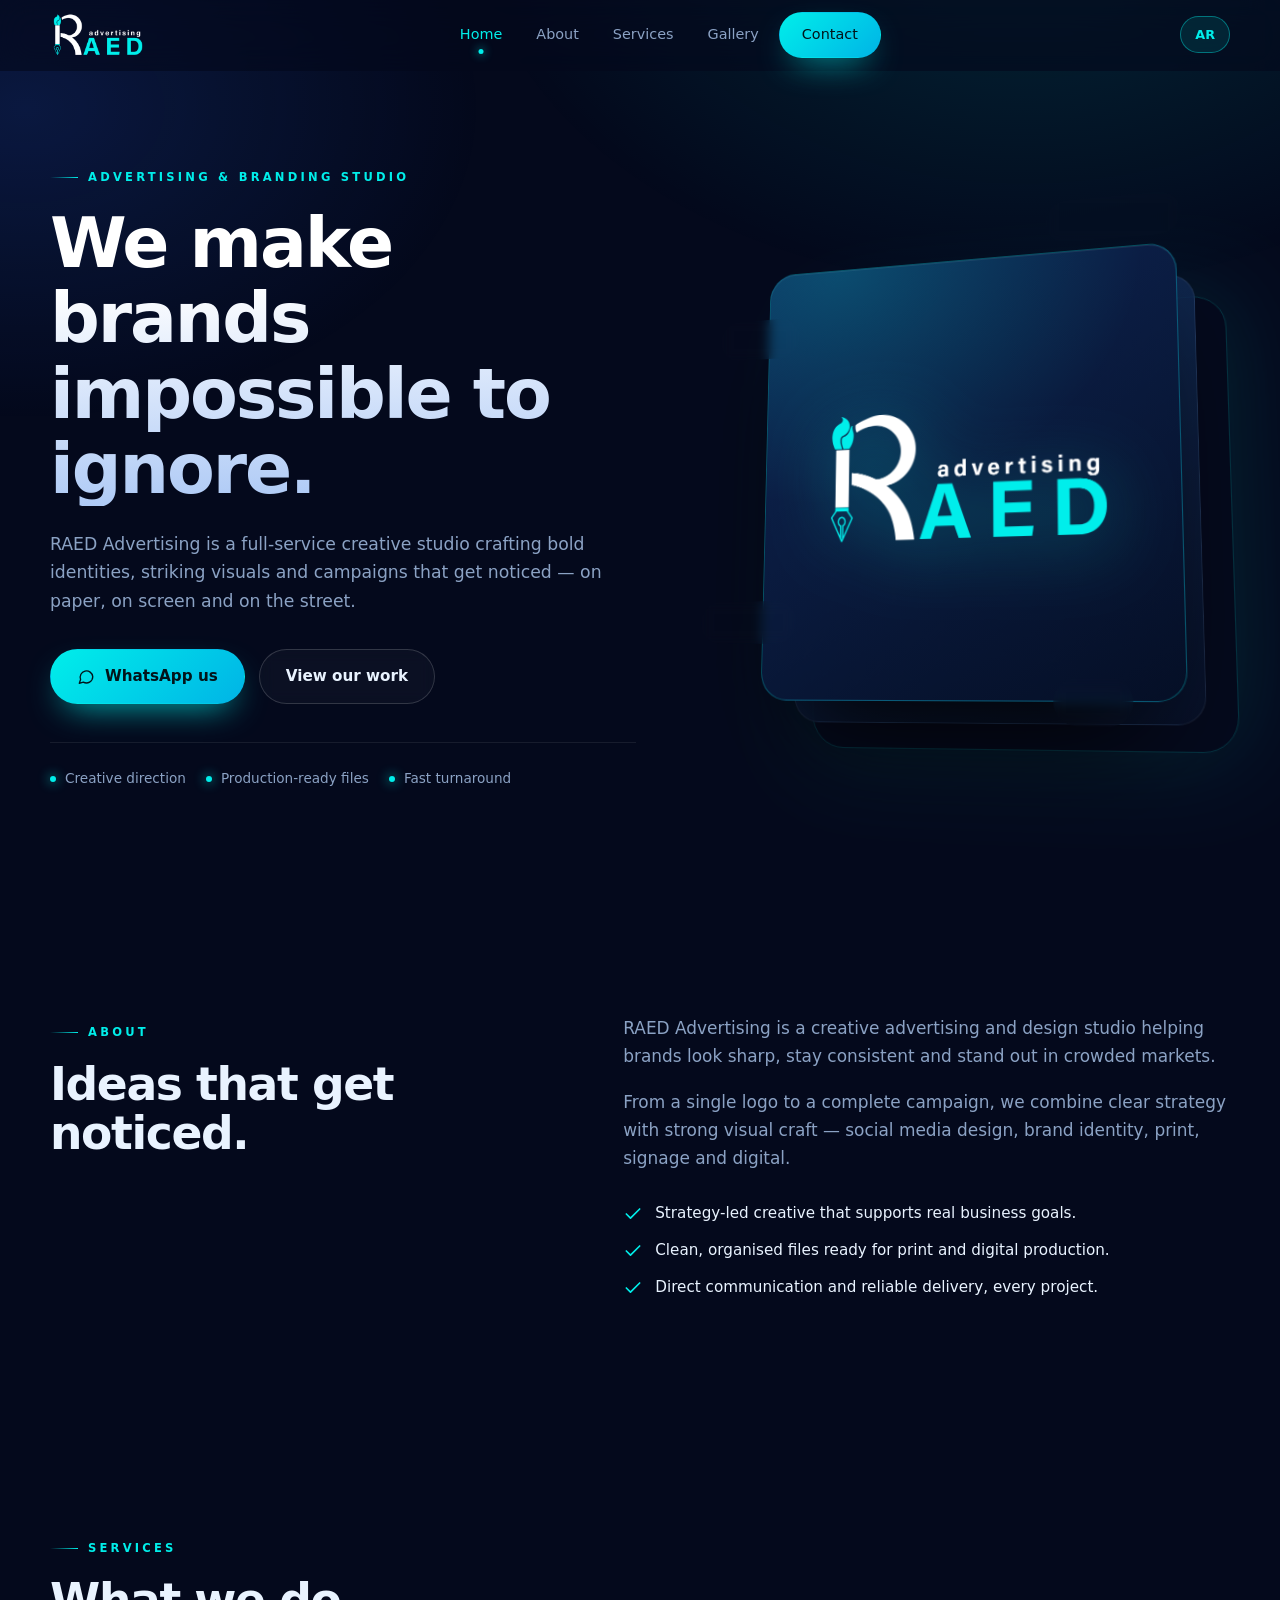
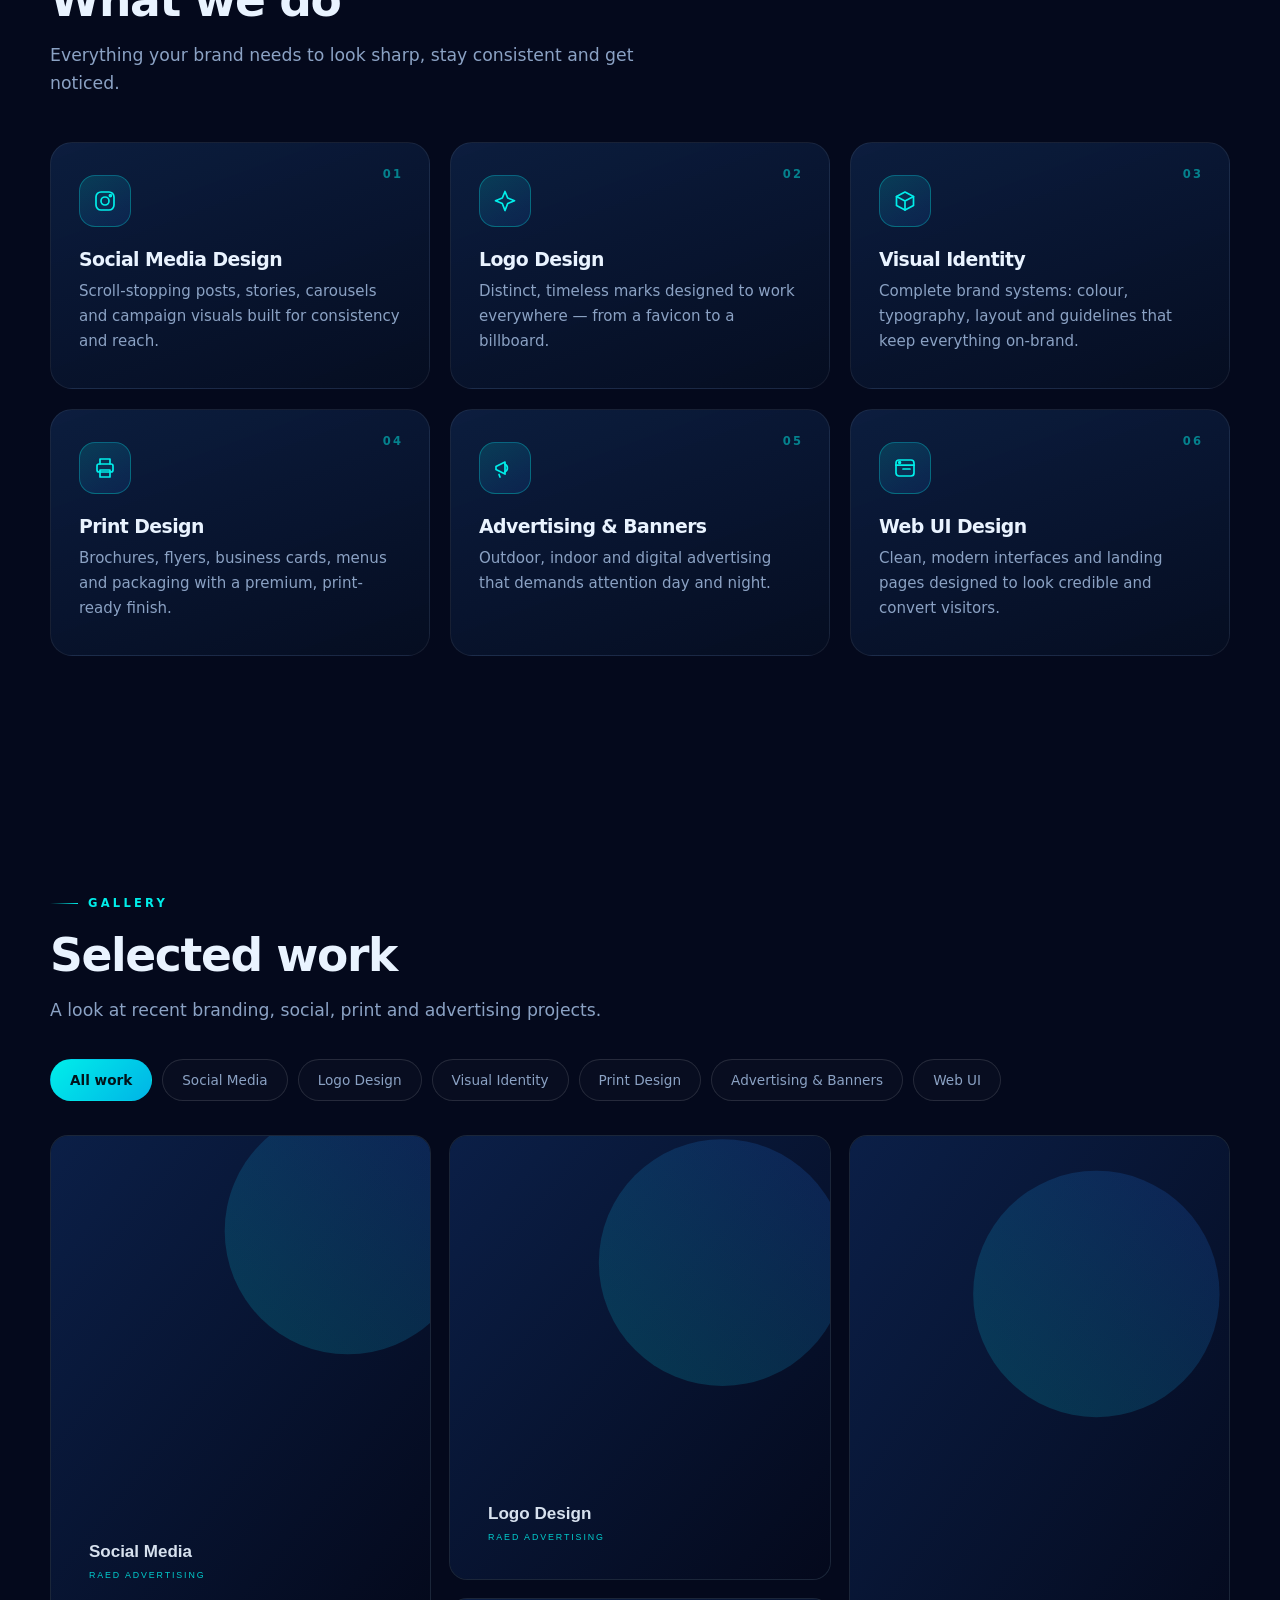
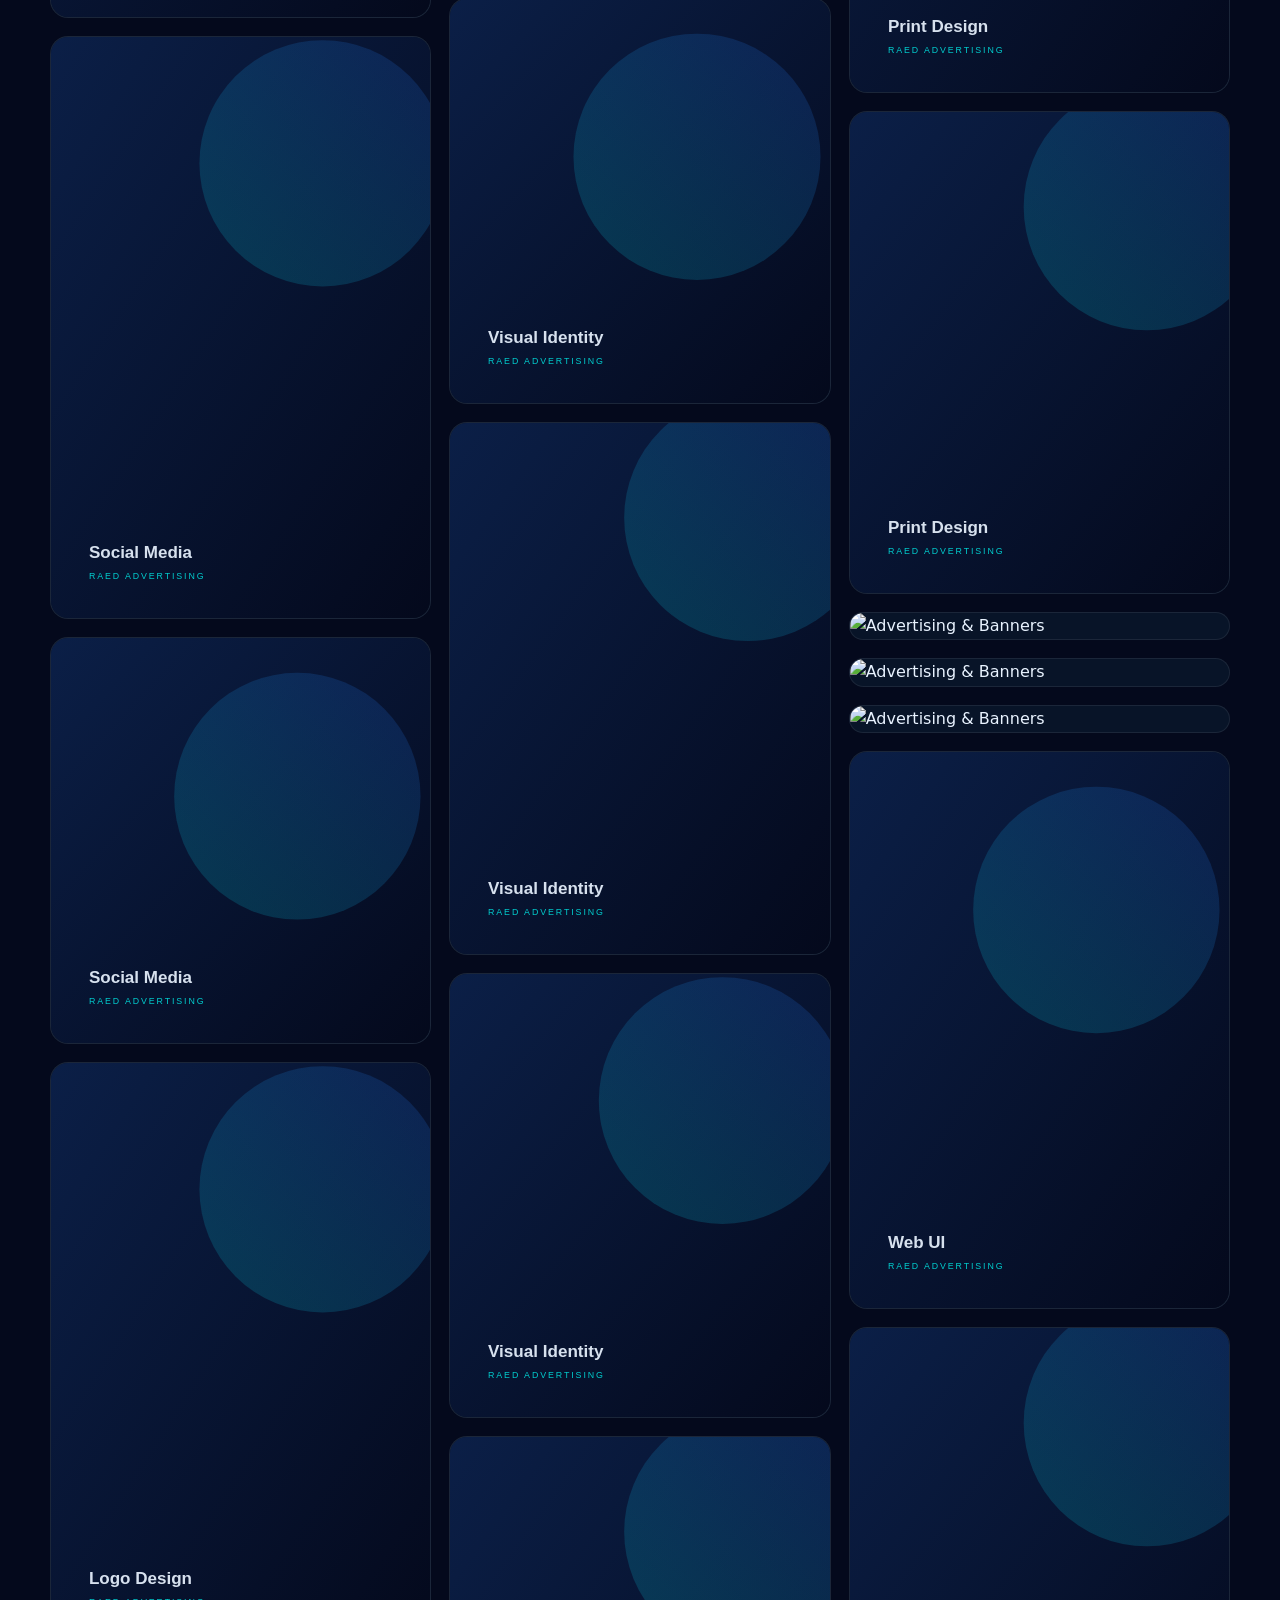
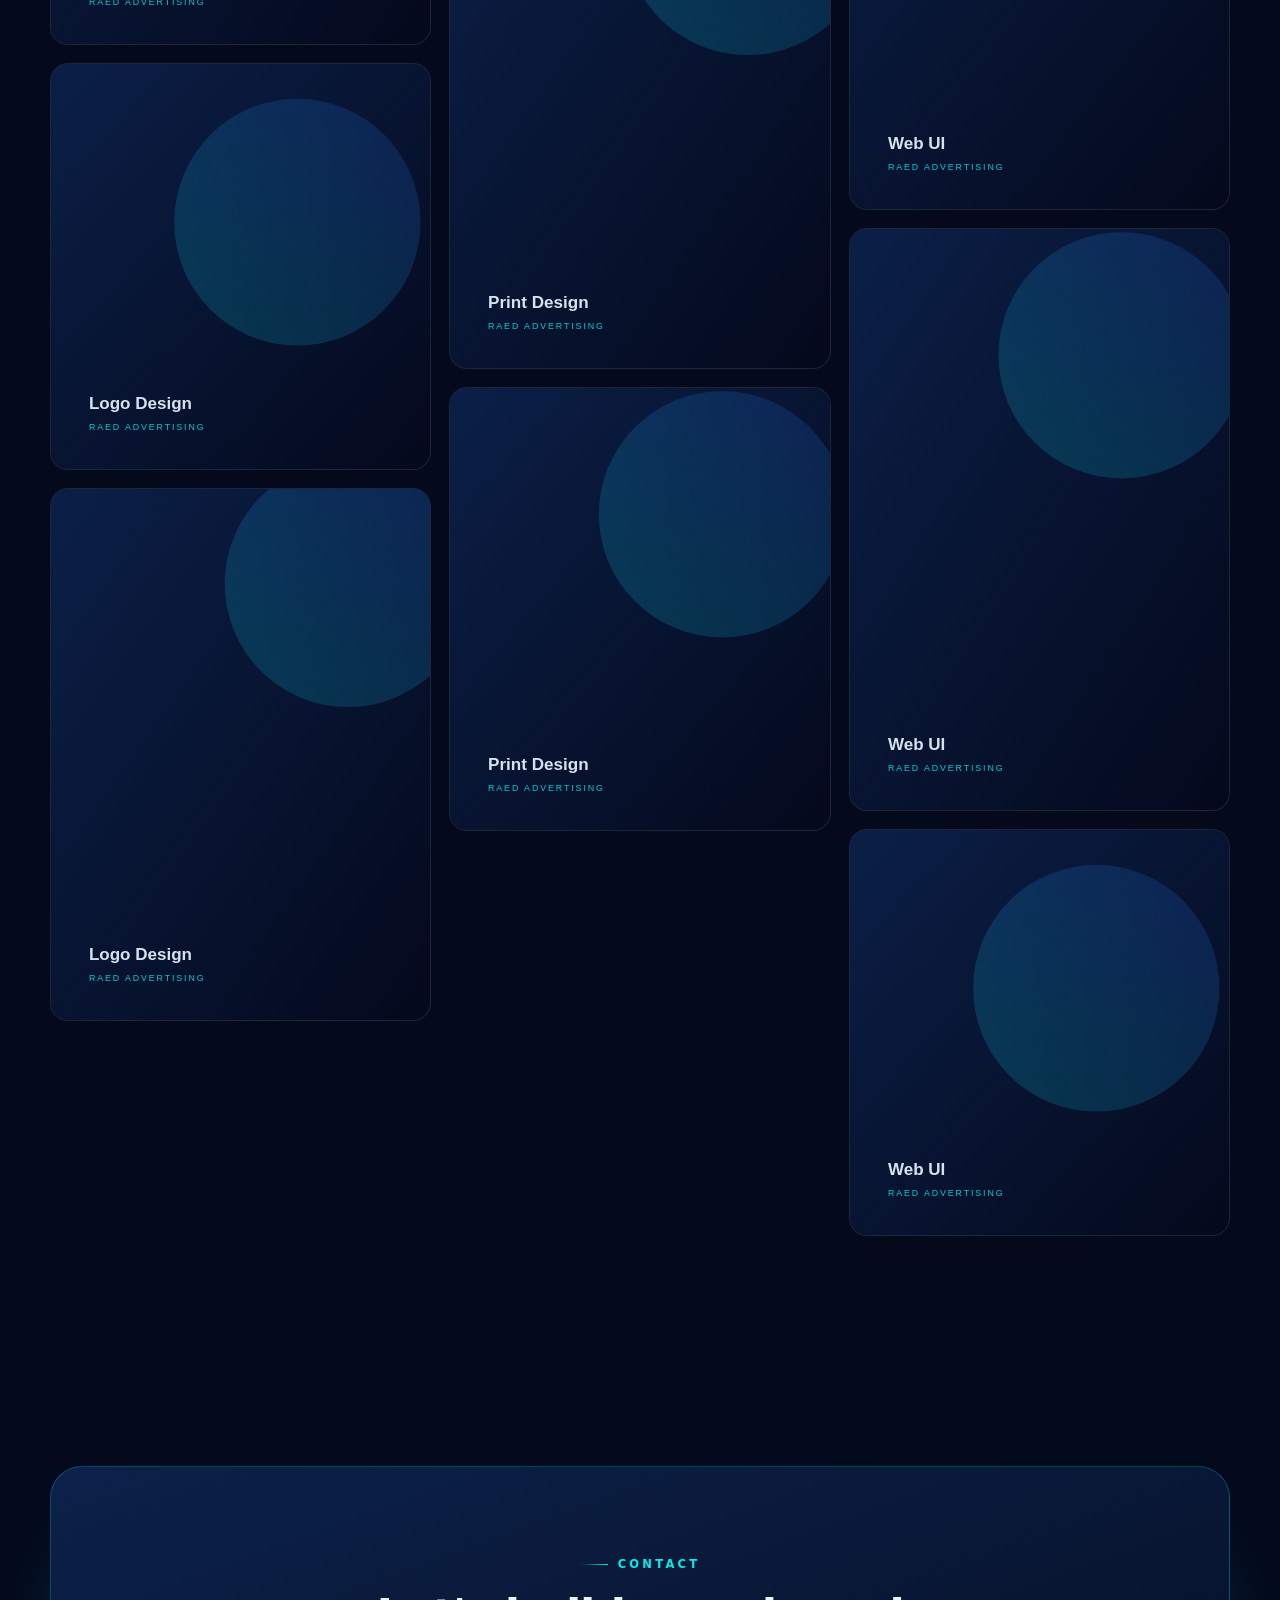
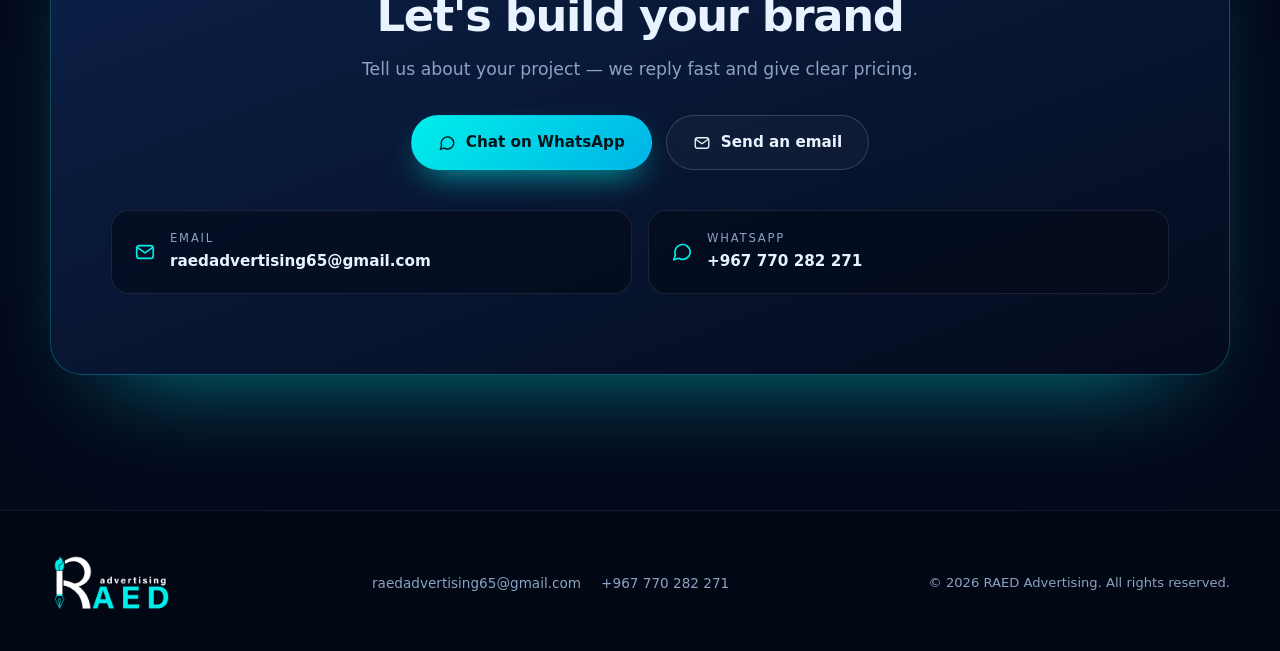
==== en.html @ dc479adf "Add files via upload" ====
<!doctype html>
<html lang="en" dir="ltr">
<head>
<meta charset="utf-8">
<link rel="icon" type="image/png" href="الشعار2.png">
<link rel="apple-touch-icon" href="الشعار2.png">
<meta name="viewport" content="width=device-width,initial-scale=1,viewport-fit=cover">
<title>RAED Advertising — Creative Studio</title>
<meta name="theme-color" content="#04091c">
<link rel="preconnect" href="https://fonts.googleapis.com">
<link rel="preconnect" href="https://fonts.gstatic.com" crossorigin>
<link rel="stylesheet" href="styles.css">
<script>document.documentElement.classList.add('js')</script>
</head>
<body>

<header class="nav" id="nav">
  <div class="wrap nav-inner">
    <a class="brand" href="#home"><img class="brand-logo" data-logo alt="RAED Advertising"></a>
    <nav class="nav-links" id="navLinks" aria-label="Main">
      <a href="#home" class="active" data-t="navHome">Home</a>
      <a href="#about" data-t="navAbout">About</a>
      <a href="#services" data-t="navServices">Services</a>
      <a href="#gallery" data-t="navGallery">Gallery</a>
      <a href="#contact" class="btn btn-primary btn-sm" data-t="navContact">Contact</a>
    </nav>
    <div style="display:flex;gap:8px;align-items:center">
      <a class="lang-btn" id="langBtn" href="ar.html" onclick="try{localStorage.setItem('raed.lang','ar')}catch(e){}">AR</a>
      <button class="nav-toggle" id="navToggle" aria-expanded="false" aria-controls="navLinks" aria-label="Menu" type="button"><span></span><span></span><span></span></button>
    </div>
  </div>
</header>

<main id="main">
  <section class="hero" id="home"><div class="wrap hero-grid">
    <div class="hero-copy reveal">
      <span class="eyebrow" id="heroEyebrow"></span>
      <h1 id="heroTitle"></h1>
      <p class="lead" id="heroSub"></p>
      <div class="hero-cta">
        <a class="btn btn-primary wa-link" target="_blank" rel="noopener"><svg viewBox="0 0 24 24" fill="none" stroke="currentColor" stroke-width="1.8" stroke-linecap="round" stroke-linejoin="round"><path d="M21 11.5a8.4 8.4 0 0 1-12.6 7.3L3 20.5l1.8-5.2A8.4 8.4 0 1 1 21 11.5z"/></svg><span data-t="waUs">WhatsApp us</span></a>
        <a class="btn btn-ghost" href="#gallery" data-t="viewWork">View our work</a>
      </div>
      <ul class="pills"><li data-t="pill1"></li><li data-t="pill2"></li><li data-t="pill3"></li></ul>
    </div>
    <div class="hero-art reveal" aria-hidden="true"><div class="stage" id="stage"><div class="float"><div class="plate" id="plate">
      <div class="plate-back"></div><div class="plate-mid"></div>
      <div class="plate-front"><img data-logo alt=""></div>
      <span class="chip chip-1" data-t="chip1"></span><span class="chip chip-2" data-t="chip2"></span><span class="chip chip-3" data-t="chip3"></span><span class="chip chip-4" data-t="chip4"></span>
    </div></div></div></div>
  </div></section>

  <section class="section" id="about"><div class="wrap about-grid">
    <div class="reveal"><span class="eyebrow" data-t="aboutLabel">About</span><h2 class="h2" id="aboutTitle"></h2></div>
    <div class="about-body reveal"><div id="aboutText"></div>
      <ul class="ticks">
        <li><svg viewBox="0 0 24 24" fill="none" stroke="currentColor" stroke-width="2" stroke-linecap="round" stroke-linejoin="round"><path d="M20 6 9 17l-5-5"/></svg><span data-t="tick1"></span></li>
        <li><svg viewBox="0 0 24 24" fill="none" stroke="currentColor" stroke-width="2" stroke-linecap="round" stroke-linejoin="round"><path d="M20 6 9 17l-5-5"/></svg><span data-t="tick2"></span></li>
        <li><svg viewBox="0 0 24 24" fill="none" stroke="currentColor" stroke-width="2" stroke-linecap="round" stroke-linejoin="round"><path d="M20 6 9 17l-5-5"/></svg><span data-t="tick3"></span></li>
      </ul>
    </div>
  </div></section>

  <section class="section" id="services"><div class="wrap">
    <div class="reveal"><span class="eyebrow" data-t="servicesLabel">Services</span><h2 class="h2" data-t="servicesTitle">What we do</h2><p class="lead" style="margin-top:16px" data-t="servicesLead"></p></div>
    <div class="cards" id="servicesGrid"></div>
  </div></section>

  <section class="section" id="gallery"><div class="wrap">
    <div class="reveal"><span class="eyebrow" data-t="galleryLabel">Gallery</span><h2 class="h2" data-t="galleryTitle">Selected work</h2><p class="lead" style="margin-top:16px" data-t="galleryLead"></p></div>
    <div class="filters reveal" id="filters" role="group"></div>
    <div class="masonry" id="galleryGrid"></div>
  </div></section>

  <section class="section" id="contact"><div class="wrap"><div class="contact-card reveal">
    <span class="eyebrow" style="justify-content:center" data-t="contactLabel">Contact</span>
    <h2 data-t="contactTitle">Let's build your brand</h2>
    <p class="lead" id="contactMsg"></p>
    <div class="contact-actions">
      <a class="btn btn-primary wa-link" target="_blank" rel="noopener"><svg viewBox="0 0 24 24" fill="none" stroke="currentColor" stroke-width="1.8" stroke-linecap="round" stroke-linejoin="round"><path d="M21 11.5a8.4 8.4 0 0 1-12.6 7.3L3 20.5l1.8-5.2A8.4 8.4 0 1 1 21 11.5z"/></svg><span data-t="chatWA">Chat on WhatsApp</span></a>
      <button class="btn btn-ghost" id="contactEmailBtn" type="button"><svg viewBox="0 0 24 24" fill="none" stroke="currentColor" stroke-width="1.8" stroke-linecap="round" stroke-linejoin="round"><rect x="3" y="5" width="18" height="14" rx="3"/><path d="m3.5 7 8.5 6 8.5-6"/></svg><span data-t="sendEmail">Send an email</span></button>
      <a class="btn btn-ghost" id="contactCvBtn" href="#" target="_blank" rel="noopener" style="display:none">
        <svg viewBox="0 0 24 24" fill="none" stroke="currentColor" stroke-width="1.8" stroke-linecap="round" stroke-linejoin="round"><path d="M14 2H6a2 2 0 0 0-2 2v16a2 2 0 0 0 2 2h12a2 2 0 0 0 2-2V8z"/><path d="M14 2v6h6"/><path d="M9 13h6M9 17h4"/></svg>
        <span data-t="cv">Resume</span>
      </a>
    </div>
    <div class="contact-tiles">
      <button class="tile" id="tileEmail" type="button"><svg viewBox="0 0 24 24" fill="none" stroke="currentColor" stroke-width="1.8" stroke-linecap="round" stroke-linejoin="round"><rect x="3" y="5" width="18" height="14" rx="3"/><path d="m3.5 7 8.5 6 8.5-6"/></svg><span><small data-t="emailLabel">Email</small><b id="contactEmail"></b></span></button>
      <a class="tile wa-link" target="_blank" rel="noopener"><svg viewBox="0 0 24 24" fill="none" stroke="currentColor" stroke-width="1.8" stroke-linecap="round" stroke-linejoin="round"><path d="M21 11.5a8.4 8.4 0 0 1-12.6 7.3L3 20.5l1.8-5.2A8.4 8.4 0 1 1 21 11.5z"/></svg><span><small data-t="waLabel">WhatsApp</small><b id="contactWa"></b></span></a>
    </div>
  </div></div></section>
</main>

<footer class="footer"><div class="wrap footer-inner">
  <a class="brand" href="#home" id="footerBrand" title="RAED Advertising"><img class="brand-logo" id="footerLogo" data-logo alt="RAED Advertising"></a>
  <div class="footer-meta">
    <button id="footerEmail" type="button" style="background:none;border:0;color:inherit;cursor:pointer;font:inherit;padding:0"></button>
    <a class="wa-link" target="_blank" rel="noopener" id="footerWa"></a>
  </div>
  <span class="copy">© <span id="year"></span> RAED Advertising. All rights reserved.</span>
</div></footer>

<div class="lightbox" id="lightbox" role="dialog" aria-modal="true"><button class="lb-btn lb-close" data-lb="close" aria-label="Close" type="button">✕</button><button class="lb-btn lb-prev" data-lb="prev" aria-label="Prev" type="button">‹</button><img id="lbImg" alt=""><button class="lb-btn lb-next" data-lb="next" aria-label="Next" type="button">›</button><div class="lb-caption" id="lbCaption"></div></div>

<div class="cf-modal" id="cfModal" role="dialog" aria-modal="true" aria-label="Contact form">
  <div class="cf-inner">
    <button class="cf-close" id="cfClose" aria-label="Close" type="button">✕</button>
    <h3 id="cfTitle"></h3>
    <p class="cf-sub" id="cfSub"></p>
    <form id="cfForm" novalidate>
      <div class="cf-field"><label for="cfName" data-t="formName"></label><input id="cfName" type="text" autocomplete="name" required maxlength="100"></div>
      <div class="cf-field"><label for="cfEmail" data-t="formEmail"></label><input id="cfEmail" type="email" autocomplete="email" required maxlength="150"></div>
      <div class="cf-field"><label for="cfMsg" data-t="formMsg"></label><textarea id="cfMsg" rows="5" required maxlength="2000"></textarea></div>
      <div class="cf-actions">
        <button class="btn btn-ghost btn-sm" type="button" id="cfCancel" data-t="cancel">Cancel</button>
        <button class="btn btn-primary" type="submit" id="cfSubmit" data-t="formSend">Send</button>
      </div>
      <div class="cf-status" id="cfStatus"></div>
    </form>
  </div>
</div>

<div id="admin" hidden><div class="adm-wrap">
  <div class="adm-top">
    <div class="adm-brand"><img data-logo alt=""><span data-t="adminTitle">Admin Dashboard</span></div>
    <div class="adm-actions">
      <span class="adm-status" id="admStatus"></span>
      <a class="lang-btn" id="langBtnAdmin" href="ar.html" onclick="try{localStorage.setItem('raed.lang','ar')}catch(e){}">AR</a>
      <button class="btn btn-primary btn-sm" data-act="save" data-t="saveChanges" type="button">Save changes</button>
      <button class="btn btn-ghost btn-sm" data-act="close" data-t="close" type="button">Close</button>
    </div>
  </div>
  <div id="admBody"></div>
</div></div>

<div class="url-modal" id="urlModal"><div class="url-modal-inner">
  <h3 data-t="addImgUrl">🔗 Add image from URL</h3>
  <div class="field"><label for="urlInput" data-t="imgUrlOrPage"></label>
    <input id="urlInput" type="url" placeholder="https://example.com/image.jpg" spellcheck="false" autocomplete="off">
  </div>
  <div id="urlPreviewWrap" style="display:none;margin-top:14px">
    <label style="display:block;font-size:.76rem;letter-spacing:.12em;text-transform:uppercase;color:var(--muted);margin-bottom:7px;font-weight:600" data-t="preview"></label>
    <div class="url-preview"></div>
    <p class="hint" id="urlPreviewInfo" style="margin-top:8px;color:var(--cyan)"></p>
  </div>
  <p class="hint" id="urlError" style="color:#ff9d9d;min-height:1em;margin-top:10px"></p>
  <div class="url-modal-actions">
    <button class="btn btn-ghost btn-sm" id="urlCancel" data-t="cancel" type="button">Cancel</button>
    <button class="btn btn-primary btn-sm" id="urlAdd" disabled data-t="add" type="button">Add</button>
  </div>
</div></div>

<script>window.RAED_LANG = 'en';</script>
<script src="en.js"></script>
<script src="app.js"></script>
</body>
</html>
---- styles.css ----
:root{--cyan:#00eeea;--blue:#2b6bff;--navy-900:#04091c;--text:#e9f3ff;--muted:#8ba2c4;--line:rgba(255,255,255,.08);--maxw:1180px;--ease:cubic-bezier(.22,.68,.28,1);--radius:22px}
*,*::before,*::after{box-sizing:border-box}
html{scroll-behavior:smooth;scroll-padding-top:92px;-webkit-text-size-adjust:100%}
body{margin:0;min-height:100%;background:var(--navy-900);color:var(--text);font-family:"Inter","Segoe UI",Tahoma,system-ui,-apple-system,Roboto,Arial,sans-serif;font-size:16px;line-height:1.65;overflow-x:hidden;-webkit-font-smoothing:antialiased}
html[dir="rtl"] body{font-family:"Tajawal","Segoe UI",Tahoma,system-ui,Arial,sans-serif}
body::before{content:"";position:fixed;inset:0;z-index:-1;pointer-events:none;background:radial-gradient(900px 620px at 80% -10%,rgba(0,238,234,.13),transparent 62%),radial-gradient(760px 520px at 2% 12%,rgba(43,107,255,.16),transparent 60%)}
img{max-width:100%;display:block}a{color:inherit;text-decoration:none}
button,input,textarea,select{font:inherit;color:inherit}
h1,h2,h3{margin:0;font-weight:800;letter-spacing:-.03em;line-height:1.08}
html[dir="rtl"] h1,html[dir="rtl"] h2,html[dir="rtl"] h3{letter-spacing:0}
p{margin:0}ul{margin:0;padding:0;list-style:none}
:focus-visible{outline:2px solid var(--cyan);outline-offset:3px;border-radius:6px}
.wrap{width:min(var(--maxw),100% - 44px);margin-inline:auto}
.section{padding:clamp(74px,9vw,132px) 0;position:relative}
.eyebrow{display:inline-flex;align-items:center;gap:10px;font-size:.72rem;font-weight:700;letter-spacing:.28em;text-transform:uppercase;color:var(--cyan);margin-bottom:18px}
html[dir="rtl"] .eyebrow{letter-spacing:.08em}
.eyebrow::before{content:"";width:28px;height:1px;background:linear-gradient(90deg,transparent,var(--cyan))}
.h2{font-size:clamp(1.85rem,3.6vw,2.85rem);max-width:16ch}
.lead{color:var(--muted);font-size:clamp(1rem,1.35vw,1.12rem);max-width:56ch}
.btn{display:inline-flex;align-items:center;justify-content:center;gap:10px;padding:14px 26px;border-radius:999px;border:1px solid transparent;font-weight:600;font-size:.95rem;cursor:pointer;background:transparent;color:inherit;transition:transform .3s var(--ease),box-shadow .35s,background .3s,border-color .3s,color .3s;white-space:nowrap;text-align:center}
.btn svg{width:18px;height:18px;flex:none}
.btn-primary{background:linear-gradient(135deg,var(--cyan),#00b4e6);color:#02141a;box-shadow:0 14px 34px -14px rgba(0,238,234,.85)}
.btn-primary:hover{transform:translateY(-2px);box-shadow:0 22px 46px -16px rgba(0,238,234,.95)}
.btn-primary:disabled{opacity:.4;cursor:not-allowed;transform:none;box-shadow:none}
.btn-ghost{border-color:rgba(255,255,255,.16);background:rgba(255,255,255,.03);backdrop-filter:blur(8px)}
.btn-ghost:hover{border-color:rgba(0,238,234,.7);color:var(--cyan);transform:translateY(-2px)}
.btn-sm{padding:9px 18px;font-size:.85rem}
.btn-xs{padding:6px 12px;font-size:.76rem;border-radius:8px;font-weight:600}
.btn-danger{border-color:rgba(255,120,120,.4);color:#ff9d9d;background:rgba(255,90,90,.05)}
.btn-danger:hover{background:rgba(255,90,90,.14);border-color:#ff8a8a}
.btn-cloud{border-color:rgba(43,107,255,.5);color:#8ec5ff;background:rgba(43,107,255,.08)}
.btn-url{border-color:rgba(255,193,7,.5);color:#ffd966;background:rgba(255,193,7,.06)}
.lang-btn{background:rgba(0,238,234,.1);border:1px solid rgba(0,238,234,.4);color:var(--cyan);padding:7px 14px;border-radius:999px;font-size:.8rem;font-weight:700;cursor:pointer;transition:all .25s;min-width:44px;text-align:center;font-family:inherit;text-decoration:none;display:inline-block}
.lang-btn:hover{background:var(--cyan);color:#02141a;border-color:var(--cyan)}
.nav{position:fixed;inset:0 0 auto 0;z-index:60;padding:calc(env(safe-area-inset-top,0px) + 12px) 0 12px;background:rgba(4,9,28,.62);backdrop-filter:blur(16px);-webkit-backdrop-filter:blur(16px);border-bottom:1px solid transparent;transition:background .35s,border-color .35s,padding .35s}
.nav.scrolled{background:rgba(4,9,28,.88);border-bottom-color:var(--line);padding-top:calc(env(safe-area-inset-top,0px) + 8px);padding-bottom:8px}
.nav-inner{display:flex;align-items:center;justify-content:space-between;gap:16px}
.brand{display:flex;align-items:center;gap:10px}
.brand-logo{height:44px;width:auto;max-width:220px;object-fit:contain}
.wordmark{font-weight:900;letter-spacing:.14em;font-size:1.05rem;color:var(--text)}
.wordmark span{color:var(--cyan)}
.nav-links{display:flex;align-items:center;gap:6px}
.nav-links a{position:relative;padding:9px 14px;border-radius:999px;color:var(--muted);font-size:.9rem;font-weight:500;transition:color .25s,background .25s}
.nav-links a:hover{color:var(--text);background:rgba(255,255,255,.05)}
.nav-links a.active{color:var(--cyan)}
.nav-links a.active::after{content:"";position:absolute;left:50%;bottom:2px;transform:translateX(-50%);width:5px;height:5px;border-radius:50%;background:var(--cyan);box-shadow:0 0 10px var(--cyan)}
.nav-links a.btn{padding:10px 22px;color:#02141a}
.nav-links a.btn:hover{background:linear-gradient(135deg,#00eeea,#00b4e6)}
.nav-toggle{display:none;width:44px;height:44px;border-radius:14px;border:1px solid var(--line);background:rgba(255,255,255,.03);cursor:pointer;padding:0;place-items:center}
.nav-toggle span{display:block;width:18px;height:2px;background:var(--text);margin:3px auto;border-radius:2px;transition:transform .3s,opacity .3s}
.nav-toggle[aria-expanded="true"] span:nth-child(1){transform:translateY(5px) rotate(45deg)}
.nav-toggle[aria-expanded="true"] span:nth-child(2){opacity:0}
.nav-toggle[aria-expanded="true"] span:nth-child(3){transform:translateY(-5px) rotate(-45deg)}
.hero{position:relative;min-height:100svh;display:flex;align-items:center;padding:140px 0 90px;overflow:hidden}
.hero-grid{display:grid;grid-template-columns:1.05fr .95fr;gap:clamp(30px,5vw,70px);align-items:center}
.hero h1{font-size:clamp(2.35rem,5.6vw,4.35rem);background:linear-gradient(178deg,#fff 25%,#a8c6f5 100%);-webkit-background-clip:text;background-clip:text;color:transparent}
.hero .lead{margin:24px 0 34px}
.hero-cta{display:flex;flex-wrap:wrap;gap:14px;margin-bottom:38px}
.pills{display:flex;flex-wrap:wrap;gap:20px;border-top:1px solid var(--line);padding-top:24px}
.pills li{display:flex;align-items:center;gap:9px;font-size:.85rem;color:var(--muted)}
.pills li::before{content:"";width:6px;height:6px;border-radius:50%;background:var(--cyan);box-shadow:0 0 12px var(--cyan)}
.stage{perspective:1300px;display:grid;place-items:center;min-height:440px}
.float{width:min(430px,92%);transform-style:preserve-3d;animation:floaty 7.5s ease-in-out infinite}
@keyframes floaty{0%,100%{transform:translateY(0)}50%{transform:translateY(-18px)}}
.plate{position:relative;aspect-ratio:1/1.04;transform-style:preserve-3d;transform:rotateX(var(--rx,9deg)) rotateY(var(--ry,-15deg));transition:transform .45s var(--ease)}
.plate>*{position:absolute}
.plate-back{inset:9% -7% -9% 7%;border-radius:34px;border:1px solid rgba(0,238,234,.32);transform:translateZ(-95px) scale(1.05);opacity:.55;box-shadow:0 0 90px rgba(0,238,234,.22)}
.plate-mid{inset:4% -3% -5% 4%;border-radius:28px;transform:translateZ(-48px);background:linear-gradient(160deg,rgba(18,48,95,.85),rgba(6,16,40,.92));border:1px solid rgba(255,255,255,.07)}
.plate-front{inset:0;border-radius:28px;display:grid;place-items:center;overflow:hidden;background:linear-gradient(150deg,#0e2554,#050f26);border:1px solid rgba(0,238,234,.28);box-shadow:0 60px 100px -40px #000,inset 0 1px 0 rgba(255,255,255,.07);padding:14%}
.plate-front::after{content:"";position:absolute;inset:0;background:radial-gradient(120% 90% at 18% 0%,rgba(0,238,234,.2),transparent 62%)}
.plate-front img{width:100%;max-width:340px;position:relative;z-index:2;filter:drop-shadow(0 12px 34px rgba(0,238,234,.4));object-fit:contain}
.chip{padding:9px 17px;border-radius:999px;font-size:.78rem;font-weight:600;background:rgba(6,19,52,.92);border:1px solid rgba(0,238,234,.5);color:var(--cyan);box-shadow:0 16px 34px -14px rgba(0,0,0,.9);backdrop-filter:blur(6px);white-space:nowrap}
.chip-1{top:-16px;right:-14px;transform:translateZ(96px)}
.chip-2{bottom:56px;left:-34px;transform:translateZ(70px)}
.chip-3{bottom:-18px;right:36px;transform:translateZ(110px)}
.chip-4{top:64px;left:-30px;transform:translateZ(52px);border-color:rgba(43,107,255,.6);color:#8ec5ff}
.about-grid{display:grid;grid-template-columns:.9fr 1.1fr;gap:clamp(32px,6vw,80px);align-items:start}
.about-body p{color:var(--muted);font-size:1.06rem;margin-bottom:18px}
.ticks{display:grid;gap:12px;margin-top:28px}
.ticks li{display:flex;gap:12px;align-items:flex-start;font-size:.95rem}
.ticks svg{width:20px;height:20px;flex:none;color:var(--cyan);margin-top:3px}
.cards{display:grid;grid-template-columns:repeat(auto-fit,minmax(290px,1fr));gap:20px;margin-top:44px}
.card{position:relative;padding:32px 28px 34px;border-radius:var(--radius);overflow:hidden;background:linear-gradient(160deg,rgba(15,36,74,.75),rgba(6,14,34,.88));border:1px solid rgba(255,255,255,.07);transition:transform .4s var(--ease),border-color .4s,box-shadow .4s}
.card::before{content:"";position:absolute;inset:0;opacity:0;transition:opacity .45s;pointer-events:none;background:radial-gradient(420px 220px at var(--mx,50%) var(--my,0%),rgba(0,238,234,.16),transparent 70%)}
.card:hover{transform:translateY(-6px);border-color:rgba(0,238,234,.45);box-shadow:0 40px 70px -40px rgba(0,238,234,.55)}
.card:hover::before{opacity:1}
.card-ico{width:52px;height:52px;border-radius:16px;display:grid;place-items:center;margin-bottom:22px;background:linear-gradient(150deg,rgba(0,238,234,.16),rgba(43,107,255,.12));border:1px solid rgba(0,238,234,.3);color:var(--cyan)}
.card-ico svg{width:24px;height:24px}
.card h3{font-size:1.18rem;margin-bottom:10px}
.card p{color:var(--muted);font-size:.94rem}
.card-num{position:absolute;top:22px;right:26px;font-size:.72rem;font-weight:700;letter-spacing:.18em;color:rgba(0,238,234,.5)}
.filters{display:flex;flex-wrap:wrap;gap:10px;margin-top:34px}
.filter{padding:9px 19px;border-radius:999px;font-size:.85rem;font-weight:500;cursor:pointer;border:1px solid rgba(255,255,255,.12);background:rgba(255,255,255,.02);color:var(--muted);transition:all .28s var(--ease)}
.filter:hover{border-color:rgba(0,238,234,.5);color:var(--text)}
.filter[aria-pressed="true"]{background:linear-gradient(135deg,var(--cyan),#00b4e6);color:#02141a;border-color:transparent;font-weight:700}
.masonry{columns:3 250px;column-gap:18px;margin-top:34px}
.gitem{break-inside:avoid;margin:0 0 18px;position:relative;border-radius:18px;overflow:hidden;border:1px solid rgba(255,255,255,.08);background:#081428;cursor:zoom-in;transition:border-color .35s,box-shadow .35s,transform .35s var(--ease)}
.gitem:hover{border-color:rgba(0,238,234,.5);box-shadow:0 34px 60px -34px rgba(0,238,234,.55);transform:translateY(-4px)}
.gitem img{width:100%;height:auto;transition:transform .8s var(--ease)}
.gitem:hover img{transform:scale(1.06)}
.gitem figcaption{position:absolute;inset:auto 0 0 0;padding:44px 18px 15px;background:linear-gradient(transparent,rgba(3,8,22,.92));font-size:.82rem;font-weight:600;color:#dff6ff;opacity:0;transform:translateY(8px);transition:opacity .4s,transform .4s}
.gitem:hover figcaption,.gitem:focus-visible figcaption{opacity:1;transform:none}
.empty{margin-top:34px;padding:46px 26px;text-align:center;border-radius:var(--radius);border:1px dashed rgba(255,255,255,.14);color:var(--muted)}
.contact-card{position:relative;overflow:hidden;text-align:center;padding:clamp(44px,7vw,80px) clamp(24px,5vw,60px);border-radius:32px;border:1px solid rgba(0,238,234,.25);background:linear-gradient(160deg,rgba(15,40,86,.8),rgba(5,12,30,.92));box-shadow:0 50px 100px -60px rgba(0,238,234,.6)}
.contact-card h2{font-size:clamp(1.8rem,4vw,2.8rem);margin-bottom:14px}
.contact-card .lead{margin:0 auto 32px;max-width:52ch}
.contact-actions{display:flex;flex-wrap:wrap;gap:14px;justify-content:center;position:relative;z-index:1}
.contact-tiles{display:grid;grid-template-columns:repeat(auto-fit,minmax(240px,1fr));gap:16px;margin-top:40px;position:relative;z-index:1}
.tile{display:flex;align-items:center;gap:14px;text-align:start;padding:18px 22px;border-radius:18px;border:1px solid rgba(255,255,255,.09);background:rgba(4,10,26,.6);transition:border-color .3s,transform .3s var(--ease);font-family:inherit;cursor:pointer}
.tile:hover{border-color:rgba(0,238,234,.5);transform:translateY(-3px)}
.tile svg{width:22px;height:22px;color:var(--cyan);flex:none}
.tile small{display:block;font-size:.72rem;letter-spacing:.16em;text-transform:uppercase;color:var(--muted)}
.tile b{font-weight:600;font-size:.95rem;word-break:break-all}
.footer{border-top:1px solid var(--line);padding:44px 0 40px;margin-top:20px;background:rgba(2,6,16,.55)}
.footer-inner{display:flex;flex-wrap:wrap;gap:22px;align-items:center;justify-content:space-between}
.footer .brand-logo{height:56px;width:auto;max-width:220px;object-fit:contain;cursor:pointer}
.footer-meta{display:flex;flex-wrap:wrap;gap:20px;font-size:.85rem;color:var(--muted)}
.copy{font-size:.82rem;color:var(--muted)}
.lightbox{position:fixed;inset:0;z-index:100;display:none;place-items:center;padding:24px;background:rgba(1,4,12,.95);backdrop-filter:blur(14px)}
.lightbox.open{display:grid}
.lightbox img{max-width:min(1100px,92vw);max-height:78vh;border-radius:16px;box-shadow:0 50px 120px -40px #000;border:1px solid rgba(255,255,255,.1)}
.lb-btn{position:absolute;display:grid;place-items:center;width:50px;height:50px;border-radius:50%;border:1px solid rgba(0,238,234,.45);background:rgba(7,18,44,.9);color:var(--cyan);cursor:pointer;font-size:1.35rem;line-height:1;transition:background .25s,transform .25s}
.lb-btn:hover{background:rgba(0,238,234,.16);transform:scale(1.06)}
.lb-close{top:20px;right:20px}
.lb-prev{left:20px;top:50%;transform:translateY(-50%)}
.lb-next{right:20px;top:50%;transform:translateY(-50%)}
.lb-caption{position:absolute;bottom:22px;left:50%;transform:translateX(-50%);font-size:.85rem;color:var(--muted);background:rgba(7,18,44,.85);padding:8px 18px;border-radius:999px;border:1px solid var(--line);white-space:nowrap}
.js .reveal{opacity:0;transform:translateY(28px);transition:opacity .85s var(--ease),transform .85s var(--ease)}
.js .reveal.in{opacity:1;transform:none}
.cf-modal{position:fixed;inset:0;z-index:210;display:none;place-items:center;padding:24px;background:rgba(1,4,12,.88);backdrop-filter:blur(12px)}
.cf-modal.open{display:grid}
.cf-inner{width:min(520px,100%);background:linear-gradient(160deg,rgba(15,36,74,.98),rgba(6,14,34,.99));border:1px solid rgba(0,238,234,.35);border-radius:24px;padding:32px;box-shadow:0 50px 120px -40px rgba(0,238,234,.5);position:relative;max-height:92vh;overflow:auto}
.cf-inner h3{font-size:1.4rem;margin-bottom:8px;color:var(--text)}
.cf-sub{color:var(--muted);font-size:.9rem;margin-bottom:22px}
.cf-close{position:absolute;top:14px;inset-inline-end:14px;width:38px;height:38px;border-radius:50%;border:1px solid rgba(255,255,255,.15);background:rgba(255,255,255,.04);color:var(--muted);cursor:pointer;font-size:1rem;display:grid;place-items:center;transition:all .25s;font-family:inherit}
.cf-close:hover{border-color:var(--cyan);color:var(--cyan);background:rgba(0,238,234,.1)}
.cf-field{margin-bottom:16px}
.cf-field label{display:block;font-size:.76rem;letter-spacing:.1em;text-transform:uppercase;color:var(--muted);margin-bottom:7px;font-weight:600}
html[dir="rtl"] .cf-field label{letter-spacing:0}
.cf-field input,.cf-field textarea{width:100%;background:#08152f;border:1px solid rgba(255,255,255,.14);border-radius:12px;padding:12px 14px;font-size:.94rem;transition:border-color .25s,background .25s;font-family:inherit;color:var(--text)}
.cf-field input:focus,.cf-field textarea:focus{outline:0;border-color:var(--cyan);background:#0a1a3a}
.cf-field textarea{resize:vertical;min-height:120px;line-height:1.6}
.cf-actions{display:flex;gap:10px;margin-top:8px}
.cf-actions .btn{flex:1}
.cf-status{margin-top:14px;font-size:.88rem;min-height:1.2em;text-align:center;padding:10px;border-radius:10px;display:none}
.cf-status.ok{display:block;background:rgba(0,238,234,.12);color:var(--cyan)}
.cf-status.err{display:block;background:rgba(255,120,120,.12);color:#ff9d9d}
.cf-status.load{display:block;background:rgba(43,107,255,.12);color:#8ec5ff}
.cf-spinner{display:inline-block;width:14px;height:14px;border:2px solid rgba(0,238,234,.3);border-top-color:var(--cyan);border-radius:50%;animation:spin .8s linear infinite;vertical-align:-2px;margin-inline-end:8px}
#admin{position:fixed;inset:0;z-index:150;overflow:auto;background:linear-gradient(180deg,#04091c,#02060f);padding:calc(env(safe-area-inset-top,0px) + 22px) 22px 70px}
#admin[hidden]{display:none}
.adm-wrap{width:min(1080px,100%);margin-inline:auto}
.adm-top{display:flex;flex-wrap:wrap;gap:12px;align-items:center;justify-content:space-between;margin-bottom:22px;padding-bottom:18px;border-bottom:1px solid var(--line);position:sticky;top:calc(env(safe-area-inset-top,0px) + 8px);background:rgba(4,9,28,.92);backdrop-filter:blur(14px);z-index:5;margin-top:-6px;padding-top:10px}
.adm-brand{display:flex;align-items:center;gap:12px;font-weight:700;letter-spacing:.12em;text-transform:uppercase;font-size:.78rem;color:var(--muted)}
.adm-brand img{height:38px;width:auto;max-width:160px;object-fit:contain}
.adm-actions{display:flex;flex-wrap:wrap;gap:10px;align-items:center}
.adm-status{font-size:.8rem;color:var(--cyan);min-height:1em;min-width:120px;text-align:end}
.panel{background:linear-gradient(160deg,rgba(15,36,74,.6),rgba(6,14,34,.8));border:1px solid var(--line);border-radius:20px;padding:24px;margin-bottom:18px}
.panel h3{font-size:1.05rem;margin-bottom:16px;color:var(--cyan)}
.field{margin-bottom:14px}
.field label{display:block;font-size:.76rem;letter-spacing:.12em;text-transform:uppercase;color:var(--muted);margin-bottom:7px;font-weight:600}
html[dir="rtl"] .field label{letter-spacing:.02em}
.field input,.field textarea,.field select{width:100%;background:#08152f;border:1px solid rgba(255,255,255,.13);border-radius:12px;padding:11px 14px;font-size:.94rem;transition:border-color .25s,background .25s;font-family:inherit}
.field input:focus,.field textarea:focus,.field select:focus{outline:0;border-color:var(--cyan);background:#0a1a3a}
.field textarea{resize:vertical;min-height:110px;line-height:1.6}
.grid2{display:grid;grid-template-columns:1fr 1fr;gap:14px}
.adm-tabs{display:flex;flex-wrap:wrap;gap:8px;margin-bottom:22px}
.tabbtn{padding:9px 20px;border-radius:999px;cursor:pointer;font-size:.88rem;font-weight:600;border:1px solid rgba(255,255,255,.12);background:rgba(255,255,255,.02);color:var(--muted);transition:all .25s var(--ease);font-family:inherit}
.tabbtn:hover{color:var(--text);border-color:rgba(0,238,234,.4)}
.tabbtn.on{background:linear-gradient(135deg,var(--cyan),#00b4e6);color:#02141a;border-color:transparent}
.rowline{display:flex;flex-wrap:wrap;gap:10px;align-items:flex-end}
.rowline .field{flex:1;min-width:190px;margin-bottom:0}
.upload-methods{display:flex;flex-wrap:wrap;gap:8px;margin:14px 0 10px}
.dropzone{border:1.5px dashed rgba(0,238,234,.45);border-radius:16px;padding:22px;text-align:center;color:var(--muted);cursor:pointer;margin:6px 0 14px;font-size:.88rem;transition:background .25s,border-color .25s,color .25s}
.dropzone:hover,.dropzone.ov{background:rgba(0,238,234,.09);border-color:var(--cyan);color:var(--text)}
.thumbs{display:grid;grid-template-columns:repeat(auto-fill,minmax(118px,1fr));gap:12px;margin-top:8px}
.thumb{position:relative;border-radius:12px;overflow:hidden;border:1px solid var(--line);background:#081428}
.thumb img{width:100%;aspect-ratio:1;object-fit:cover}
.thumb-badge{position:absolute;top:5px;inset-inline-start:5px;font-size:.65rem;padding:2px 7px;border-radius:6px;background:rgba(0,0,0,.7);color:#fff;font-weight:700}
.thumb-badge.cloud{background:rgba(43,107,255,.9)}
.thumb-badge.url{background:rgba(255,193,7,.9);color:#1a1a1a}
.thumb-badge.local{background:rgba(0,238,234,.9);color:#02141a}
.thumb-actions{position:absolute;inset:auto 0 0 0;display:flex;justify-content:space-between;padding:5px;gap:4px;background:linear-gradient(transparent,rgba(2,6,16,.92))}
.thumb-actions button{border:1px solid rgba(255,255,255,.18);background:rgba(6,14,34,.9);color:var(--text);border-radius:8px;padding:3px 9px;font-size:.72rem;cursor:pointer;line-height:1.5;min-width:26px;font-family:inherit}
.thumb-actions button:hover{border-color:var(--cyan);color:var(--cyan)}
.hint{font-size:.82rem;color:var(--muted);margin-top:6px;line-height:1.55}
.hint code{background:rgba(0,238,234,.1);color:var(--cyan);padding:2px 7px;border-radius:6px;font-size:.8rem}
.login-wrap{max-width:400px;margin:8vh auto 0}
.login-logo{height:60px;width:auto;max-width:220px;object-fit:contain;margin-bottom:28px}
.group-panel{background:rgba(255,255,255,.02);border:1px solid rgba(255,255,255,.06);border-radius:18px;padding:20px;margin-bottom:16px}
.group-head{display:flex;flex-wrap:wrap;gap:10px;align-items:flex-end;margin-bottom:8px}
.group-head .field{flex:1;min-width:200px;margin-bottom:0}
.pill-note{display:inline-block;padding:3px 10px;border-radius:999px;background:rgba(0,238,234,.12);color:var(--cyan);font-size:.7rem;font-weight:700;margin-inline-start:8px}
.cloud-status{display:inline-flex;align-items:center;gap:6px;padding:4px 12px;border-radius:999px;font-size:.75rem;font-weight:600}
.cloud-status.on{background:rgba(0,238,234,.15);color:var(--cyan)}
.cloud-status.off{background:rgba(255,120,120,.15);color:#ff9d9d}
.cv-box{display:flex;flex-wrap:wrap;gap:12px;align-items:center;padding:14px 18px;border-radius:14px;background:rgba(0,238,234,.06);border:1px solid rgba(0,238,234,.25);margin-top:10px}
.cv-box a{color:var(--cyan);text-decoration:underline;font-size:.88rem;word-break:break-all}
.cv-box.empty{background:rgba(255,255,255,.03);border:1px dashed rgba(255,255,255,.15);color:var(--muted);font-size:.85rem}
.bi-group{margin-bottom:16px;padding:14px;background:rgba(0,0,0,.15);border-radius:14px;border:1px solid rgba(255,255,255,.05)}
.bi-group>label{display:block;font-size:.76rem;letter-spacing:.12em;text-transform:uppercase;color:var(--muted);margin-bottom:10px;font-weight:600}
html[dir="rtl"] .bi-group>label{letter-spacing:.02em}
.bi-inputs{display:grid;grid-template-columns:1fr 1fr;gap:10px}
.bi-input{position:relative}
.bi-input .bi-tag{position:absolute;top:8px;inset-inline-start:12px;font-size:.68rem;font-weight:700;color:var(--cyan);background:rgba(0,238,234,.12);padding:2px 7px;border-radius:5px;z-index:1}
.bi-input input,.bi-input textarea{width:100%;background:#08152f;border:1px solid rgba(255,255,255,.13);border-radius:12px;padding:32px 14px 11px 14px;font-size:.92rem;color:var(--text);font-family:inherit}
.bi-input input:focus,.bi-input textarea:focus{outline:0;border-color:var(--cyan);background:#0a1a3a}
.bi-input textarea{min-height:110px;resize:vertical;line-height:1.6}
.url-modal{position:fixed;inset:0;z-index:200;display:none;place-items:center;padding:24px;background:rgba(1,4,12,.85);backdrop-filter:blur(10px)}
.url-modal.open{display:grid}
.url-modal-inner{width:min(600px,100%);background:linear-gradient(160deg,rgba(15,36,74,.95),rgba(6,14,34,.98));border:1px solid rgba(0,238,234,.3);border-radius:20px;padding:28px;box-shadow:0 40px 100px -30px #000;max-height:92vh;overflow:auto}
.url-modal h3{color:var(--cyan);margin-bottom:16px}
.url-modal-actions{display:flex;gap:10px;justify-content:flex-end;margin-top:20px}
.url-preview{padding:12px;background:rgba(0,0,0,.35);border:1px solid var(--line);border-radius:14px;text-align:center;min-height:120px;display:flex;align-items:center;justify-content:center}
.url-preview img{max-width:100%;max-height:280px;border-radius:10px;object-fit:contain}
.url-loading{display:flex;align-items:center;justify-content:center;gap:10px;color:var(--muted);font-size:.85rem;padding:18px}
.spinner{width:18px;height:18px;border:2px solid rgba(0,238,234,.25);border-top-color:var(--cyan);border-radius:50%;animation:spin .8s linear infinite;flex:none}
@keyframes spin{to{transform:rotate(360deg)}}
.progress-bar{position:relative;height:6px;background:rgba(255,255,255,.08);border-radius:3px;overflow:hidden;margin-top:10px}
.progress-bar span{position:absolute;inset-inline-start:0;top:0;bottom:0;background:linear-gradient(90deg,var(--cyan),var(--blue));border-radius:3px;transition:width .3s ease}
.cm-banner{display:flex;align-items:center;gap:10px;padding:12px 16px;border-radius:12px;font-size:.85rem;line-height:1.5;margin-bottom:12px}
.cm-banner.ok{background:rgba(0,238,234,.1);border:1px solid rgba(0,238,234,.35);color:var(--cyan)}
.cm-banner.warn{background:rgba(255,193,7,.1);border:1px solid rgba(255,193,7,.4);color:#ffd966}
@media (max-width:960px){.hero-grid,.about-grid{grid-template-columns:1fr}.stage{min-height:360px;order:-1}.float{width:min(340px,84%)}.h2{max-width:none}}
@media (max-width:860px){.nav-toggle{display:grid}.nav-links{position:absolute;top:100%;inset-inline:0;flex-direction:column;align-items:stretch;gap:4px;padding:16px 22px 22px;background:rgba(4,9,28,.98);border-bottom:1px solid var(--line);transform:translateY(-12px);opacity:0;pointer-events:none;transition:opacity .28s,transform .28s}.nav-links.open{opacity:1;transform:none;pointer-events:auto}.nav-links a{padding:13px 14px}.nav-links a.btn{justify-content:center;margin-top:8px}.nav-links a.active::after{display:none}.masonry{columns:2 170px}.adm-status{width:100%;text-align:start}.bi-inputs{grid-template-columns:1fr}}
@media (max-width:560px){.wrap{width:min(var(--maxw),100% - 32px)}.hero{padding-top:120px}.masonry{columns:1;column-gap:0}.gitem figcaption{opacity:1;transform:none}.grid2{grid-template-columns:1fr}.lb-prev{left:8px}.lb-next{right:8px}.lb-btn{width:44px;height:44px}#admin{padding:14px 14px 60px}.panel{padding:18px}.brand-logo{height:38px}.footer .brand-logo{height:48px}.lang-btn{padding:6px 10px;font-size:.75rem;min-width:38px}.cf-inner{padding:24px}}
@media (prefers-reduced-motion:reduce){*,*::before,*::after{animation-duration:.001ms!important;animation-iteration-count:1!important;transition-duration:.001ms!important;scroll-behavior:auto!important}.js .reveal{opacity:1;transform:none}}
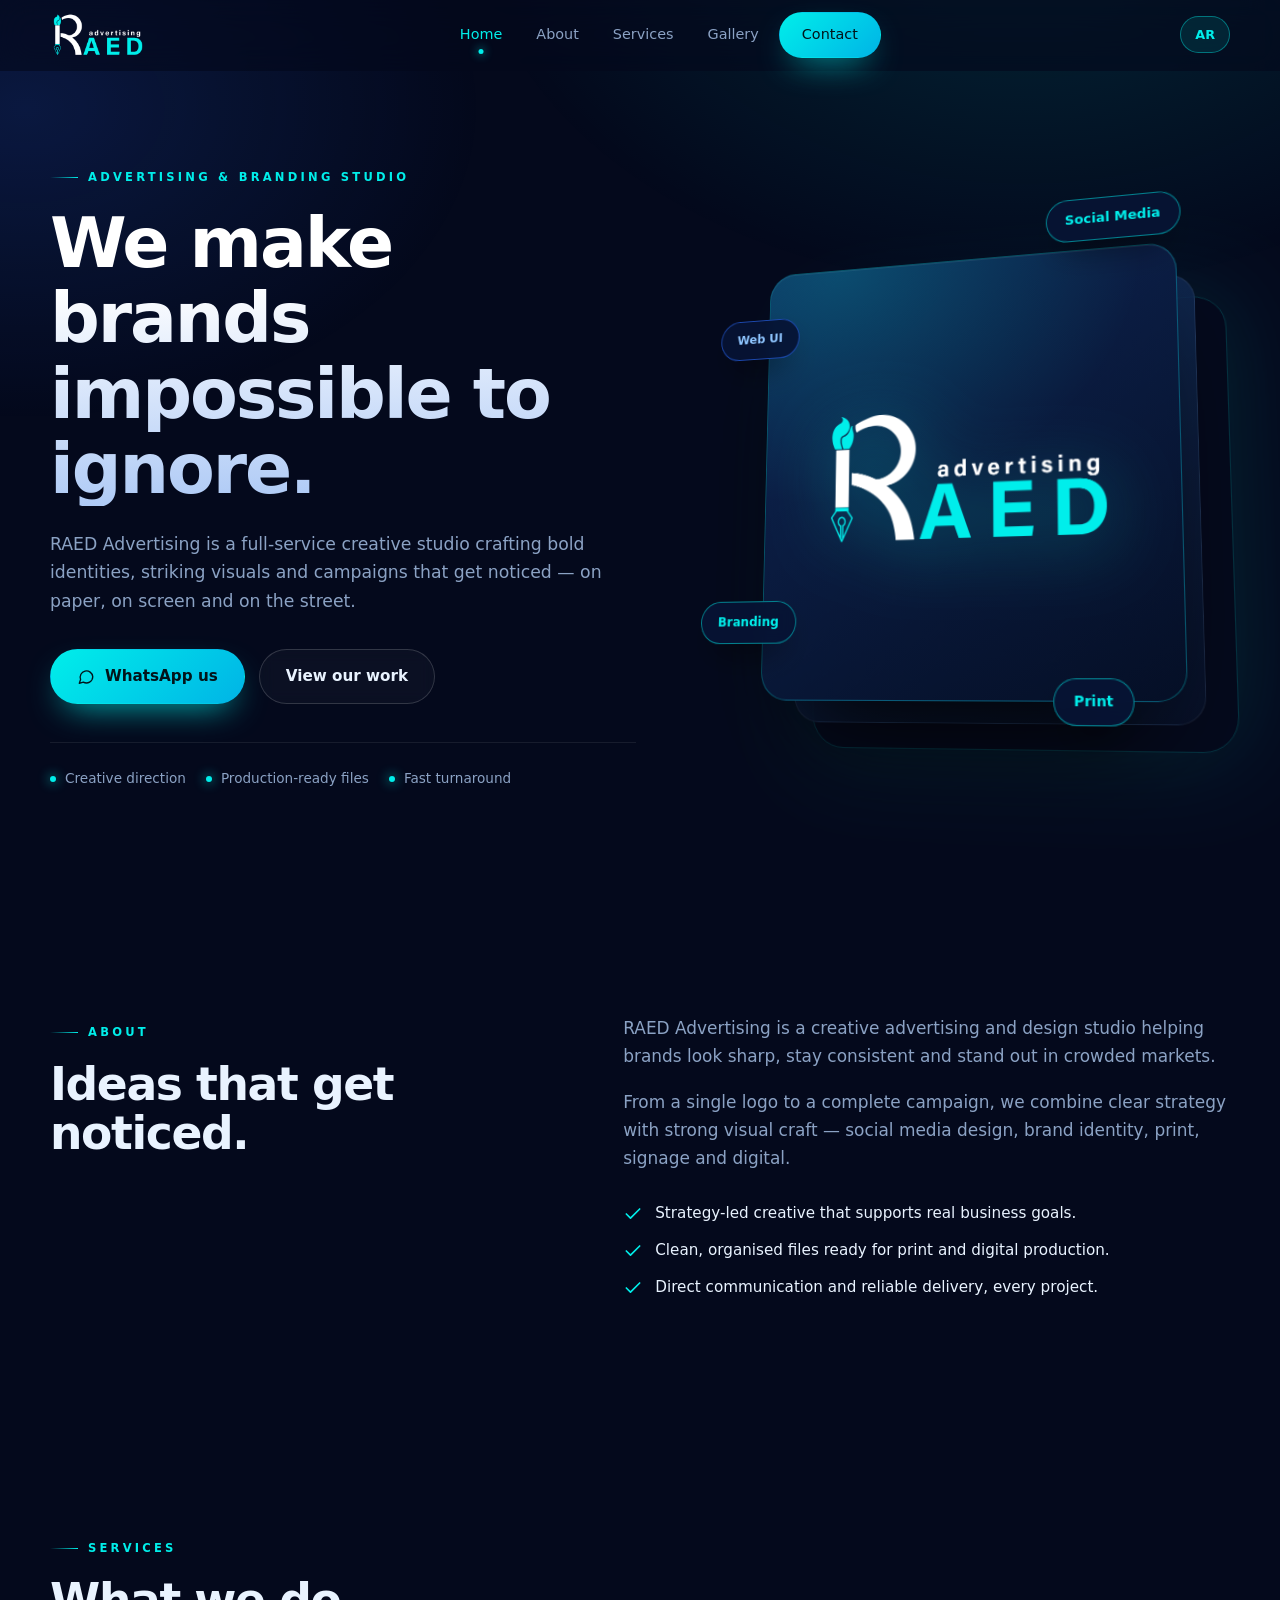
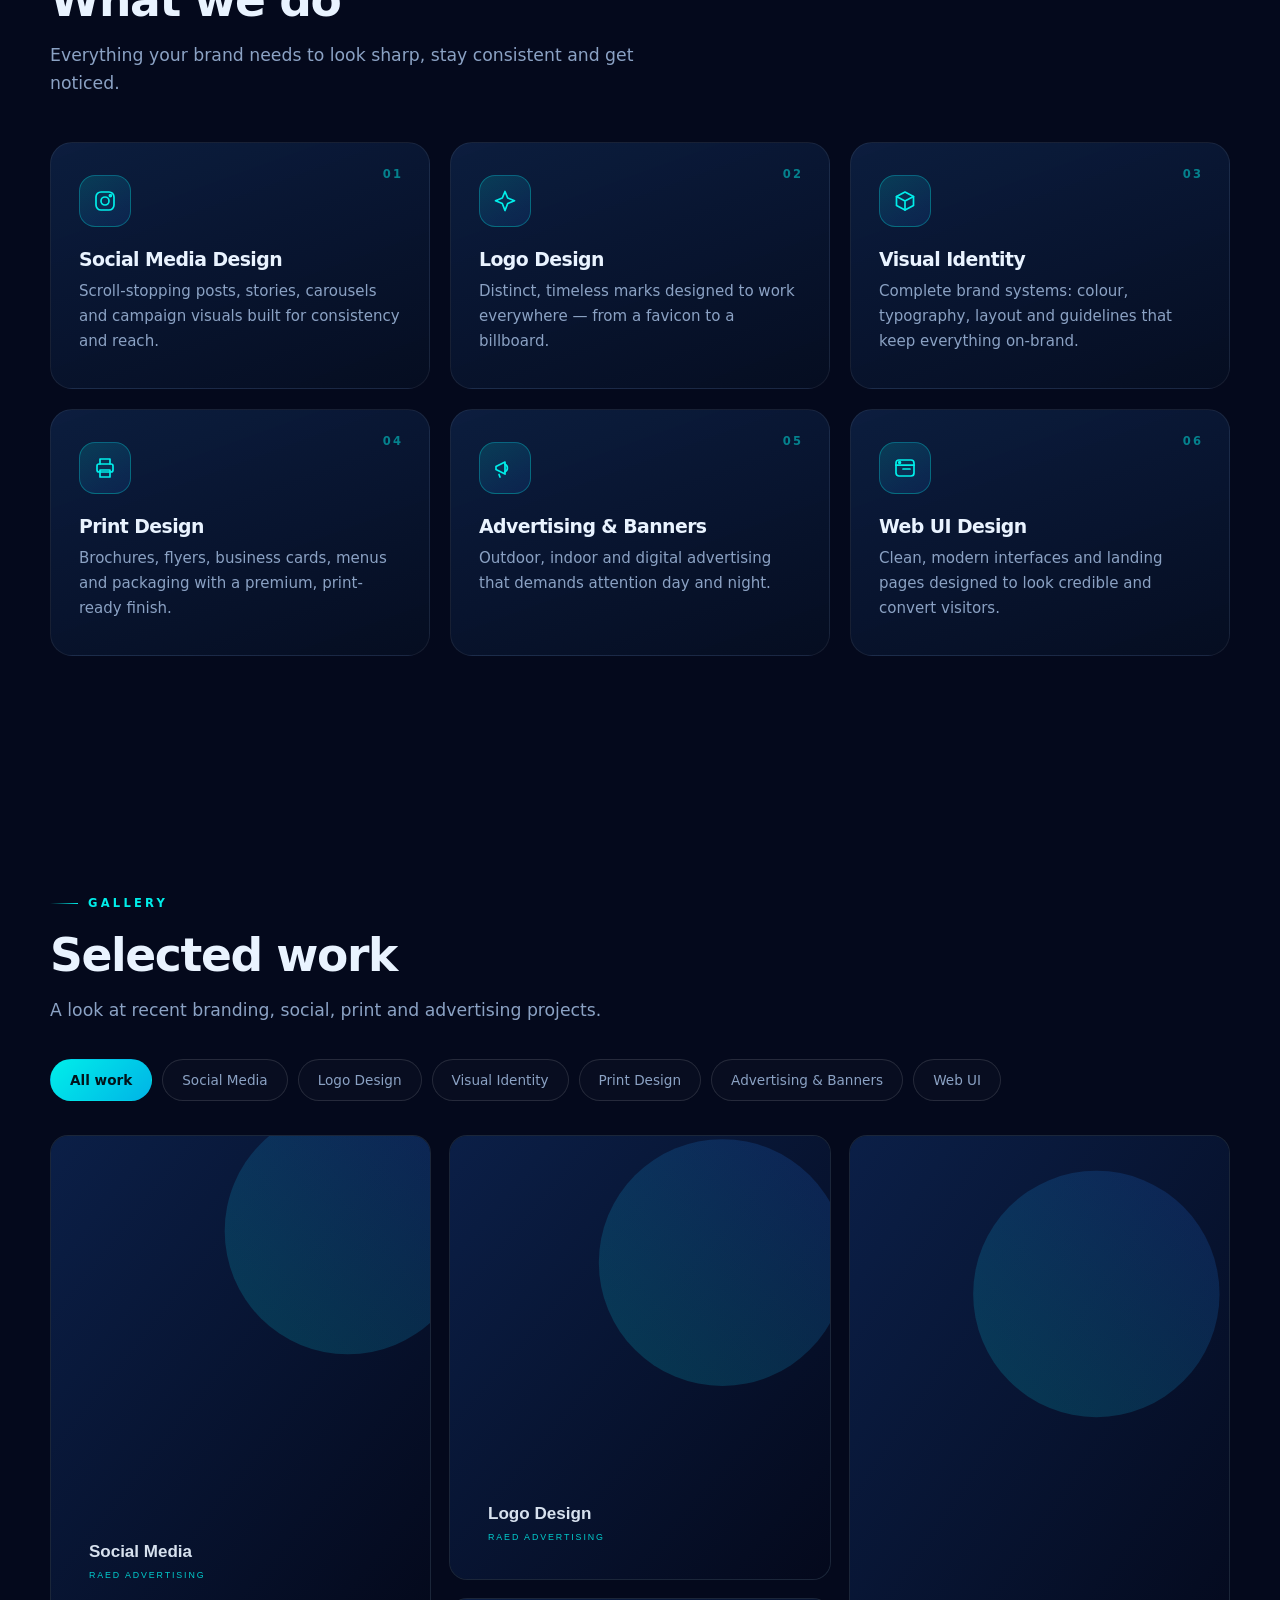
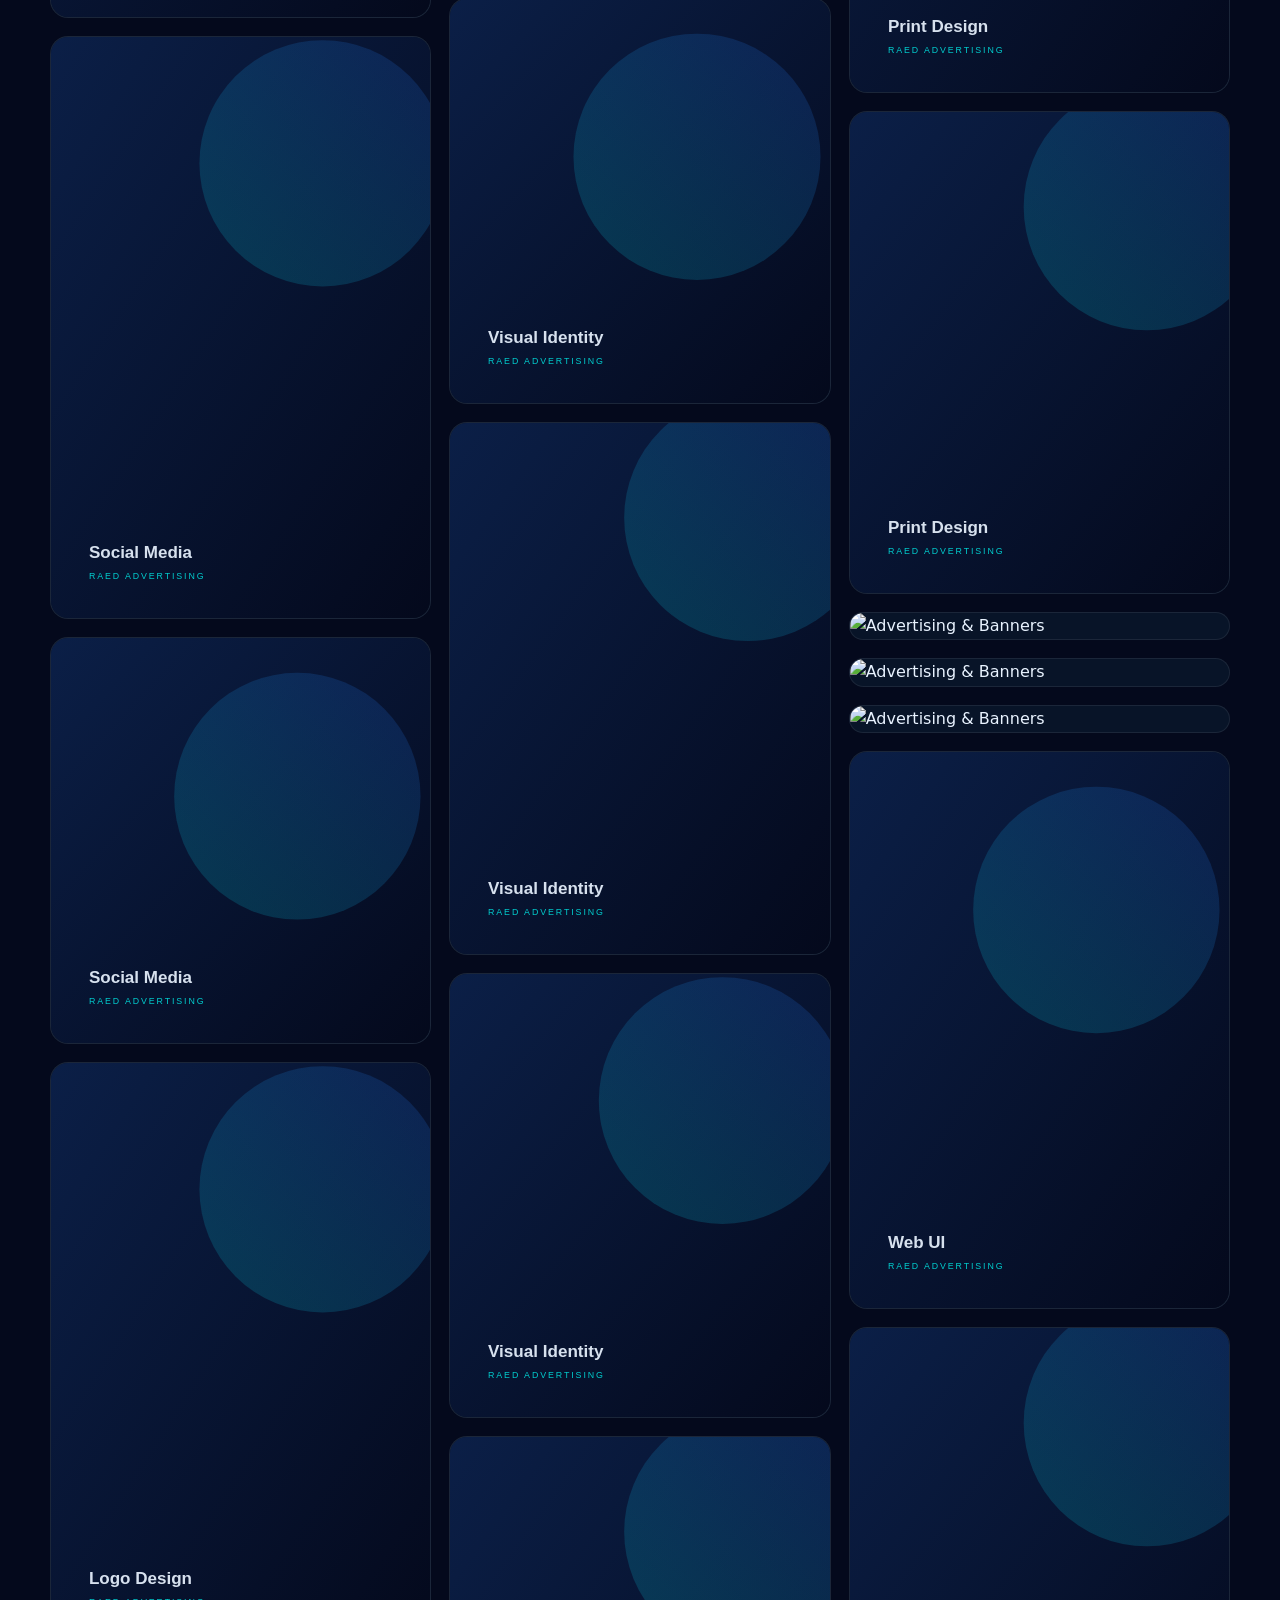
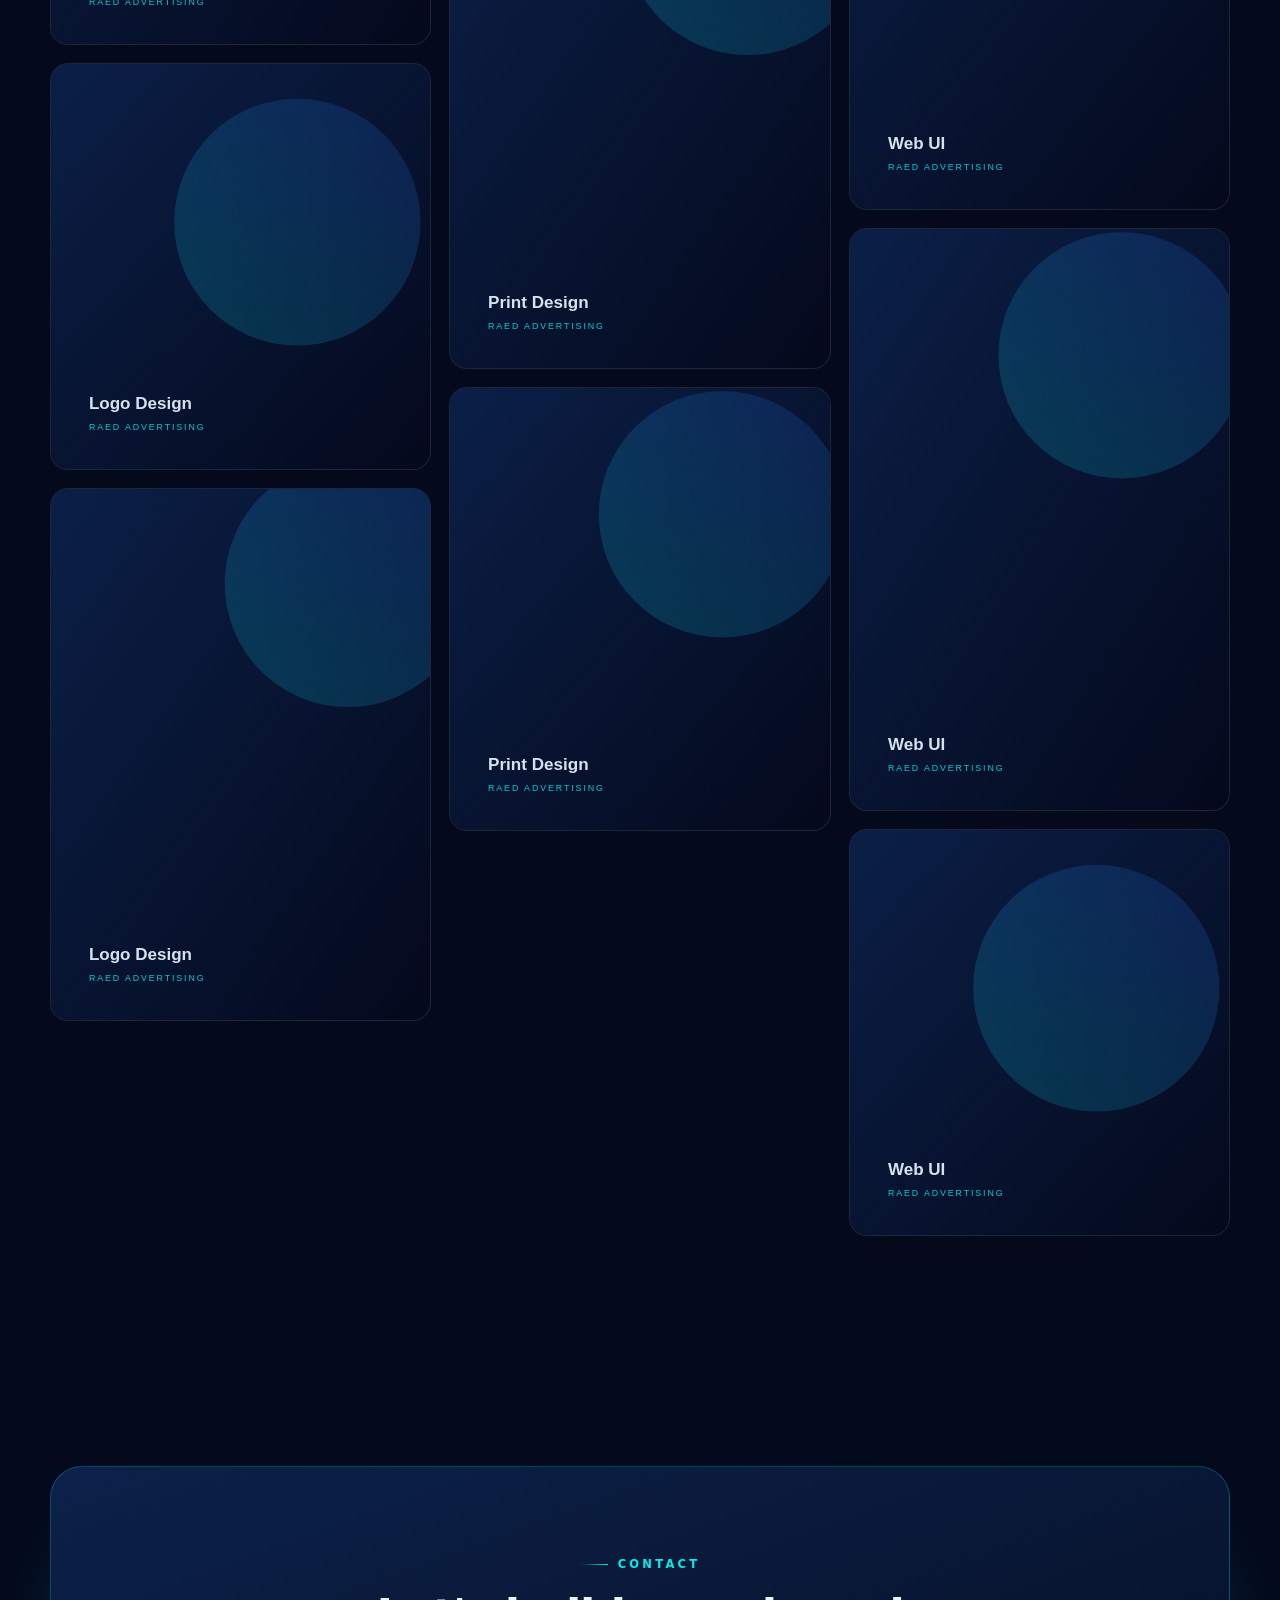
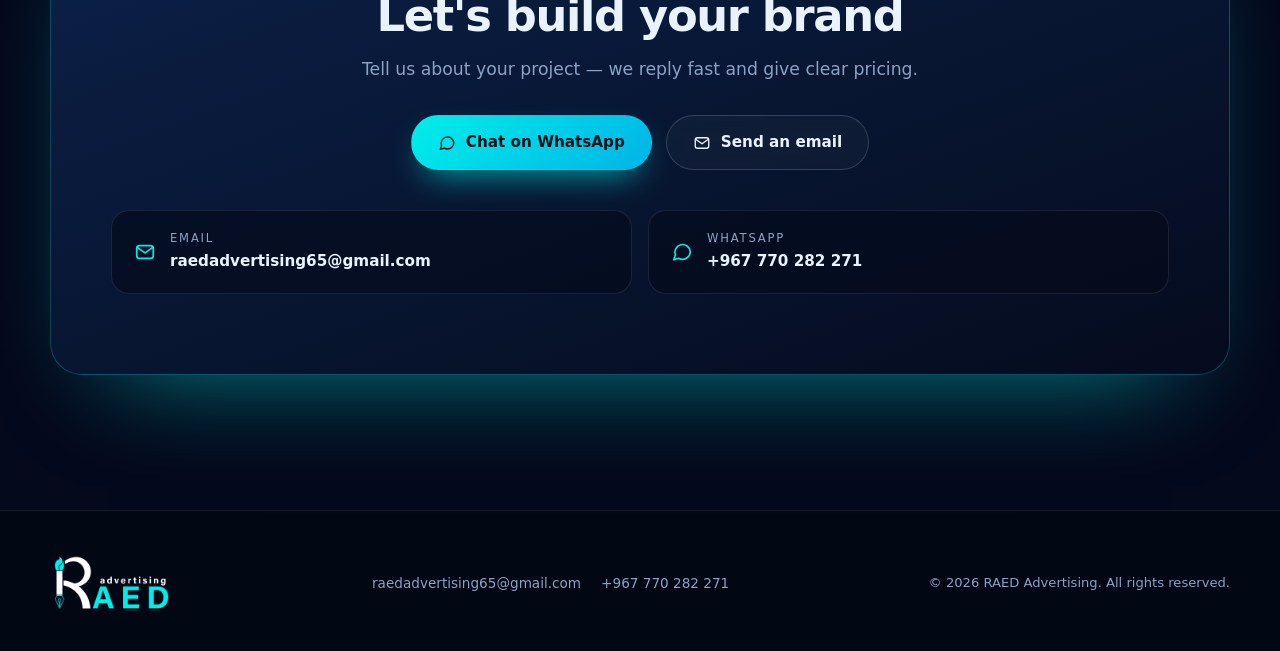
==== commit baac72e5: "Add files via upload" ====
--- a/en.html
+++ b/en.html
@@ -150,6 +150,7 @@
   </div>
 </div></div>
 
+<script src="config.js"></script>
 <script>window.RAED_LANG = 'en';</script>
 <script src="en.js"></script>
 <script src="app.js"></script>
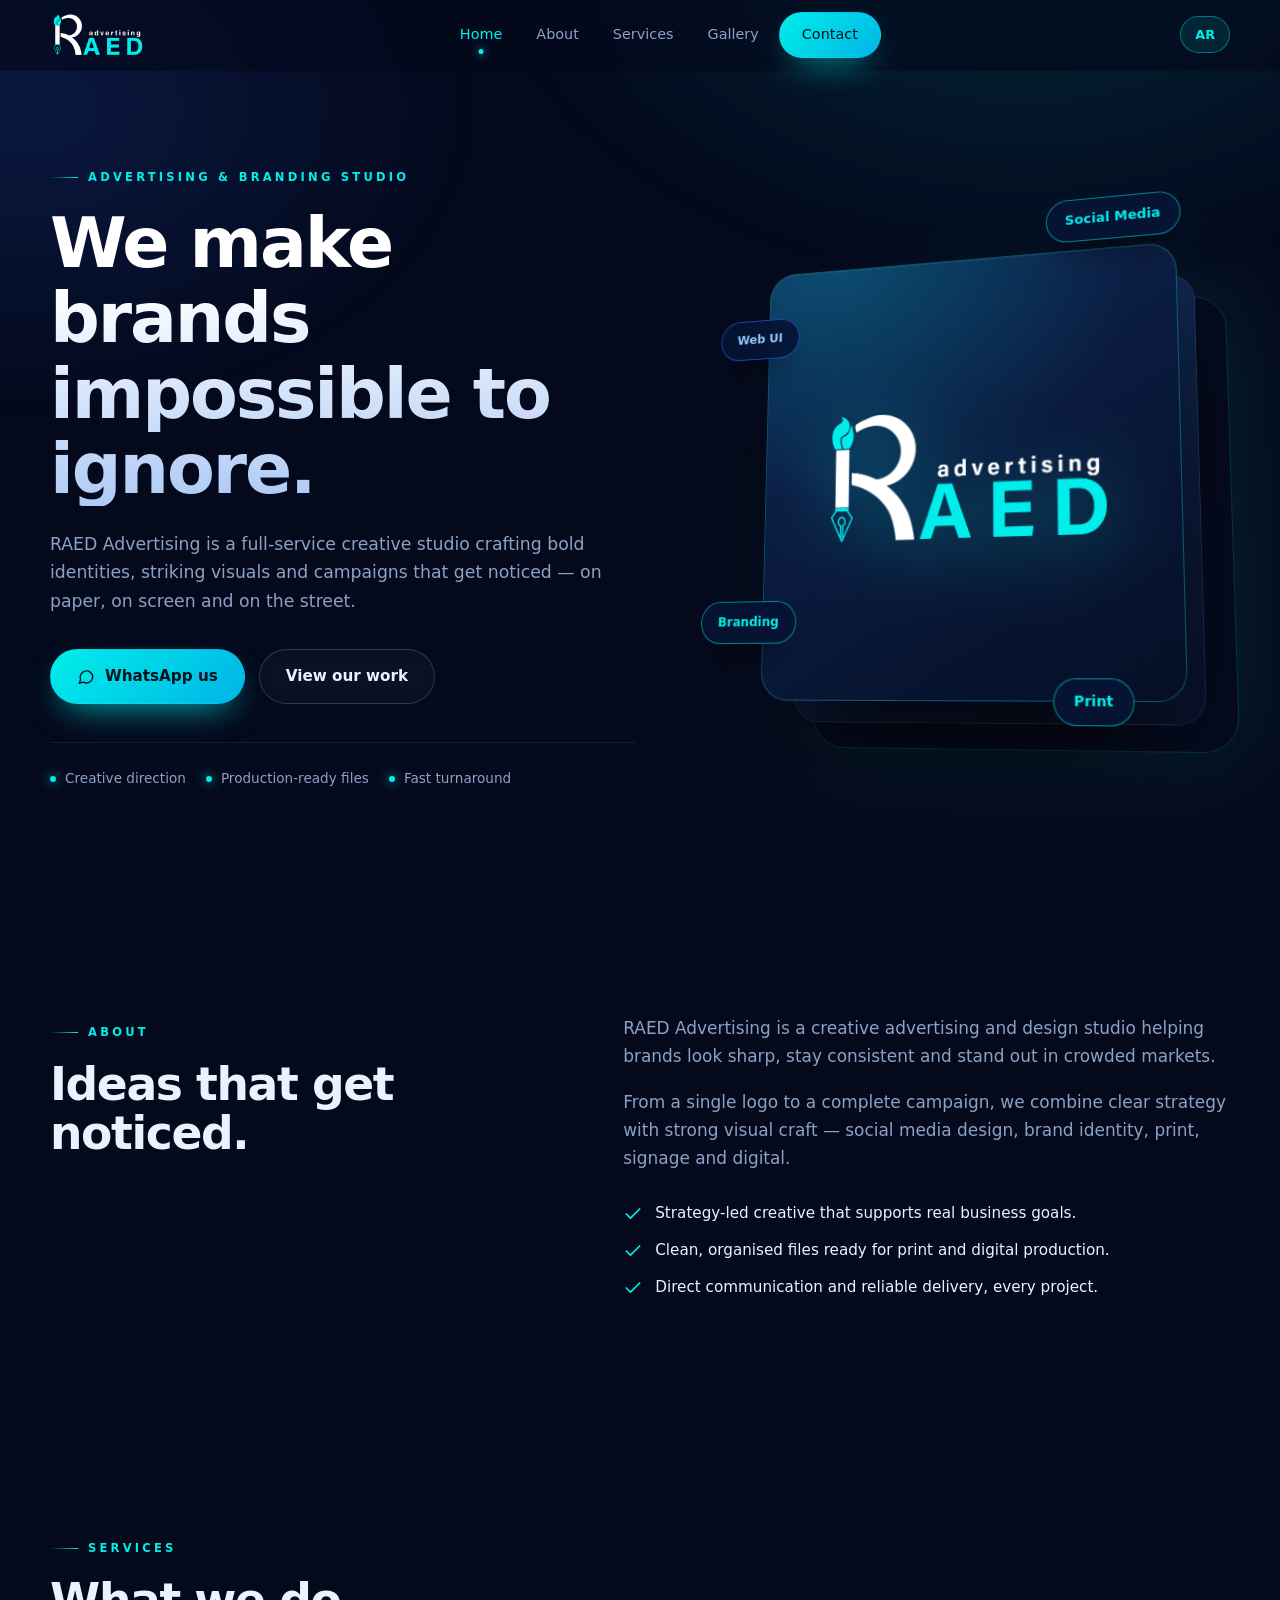
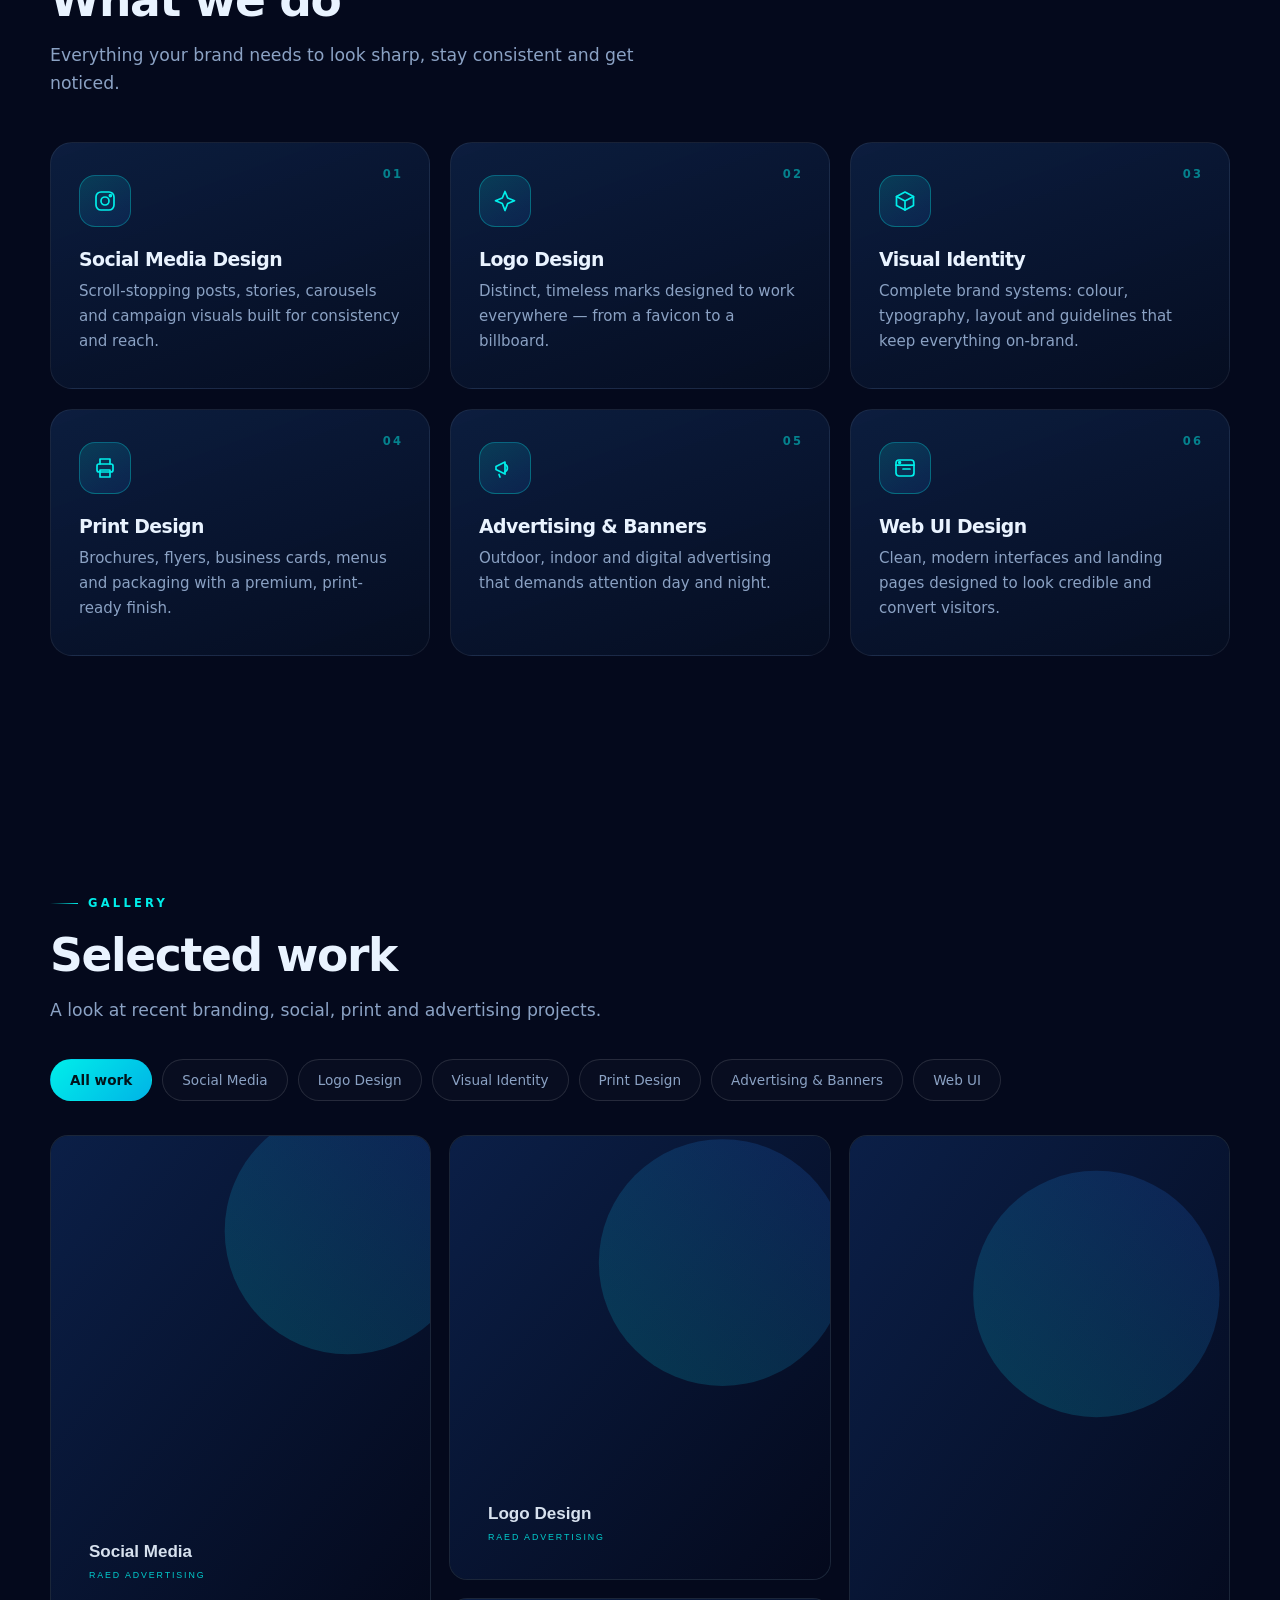
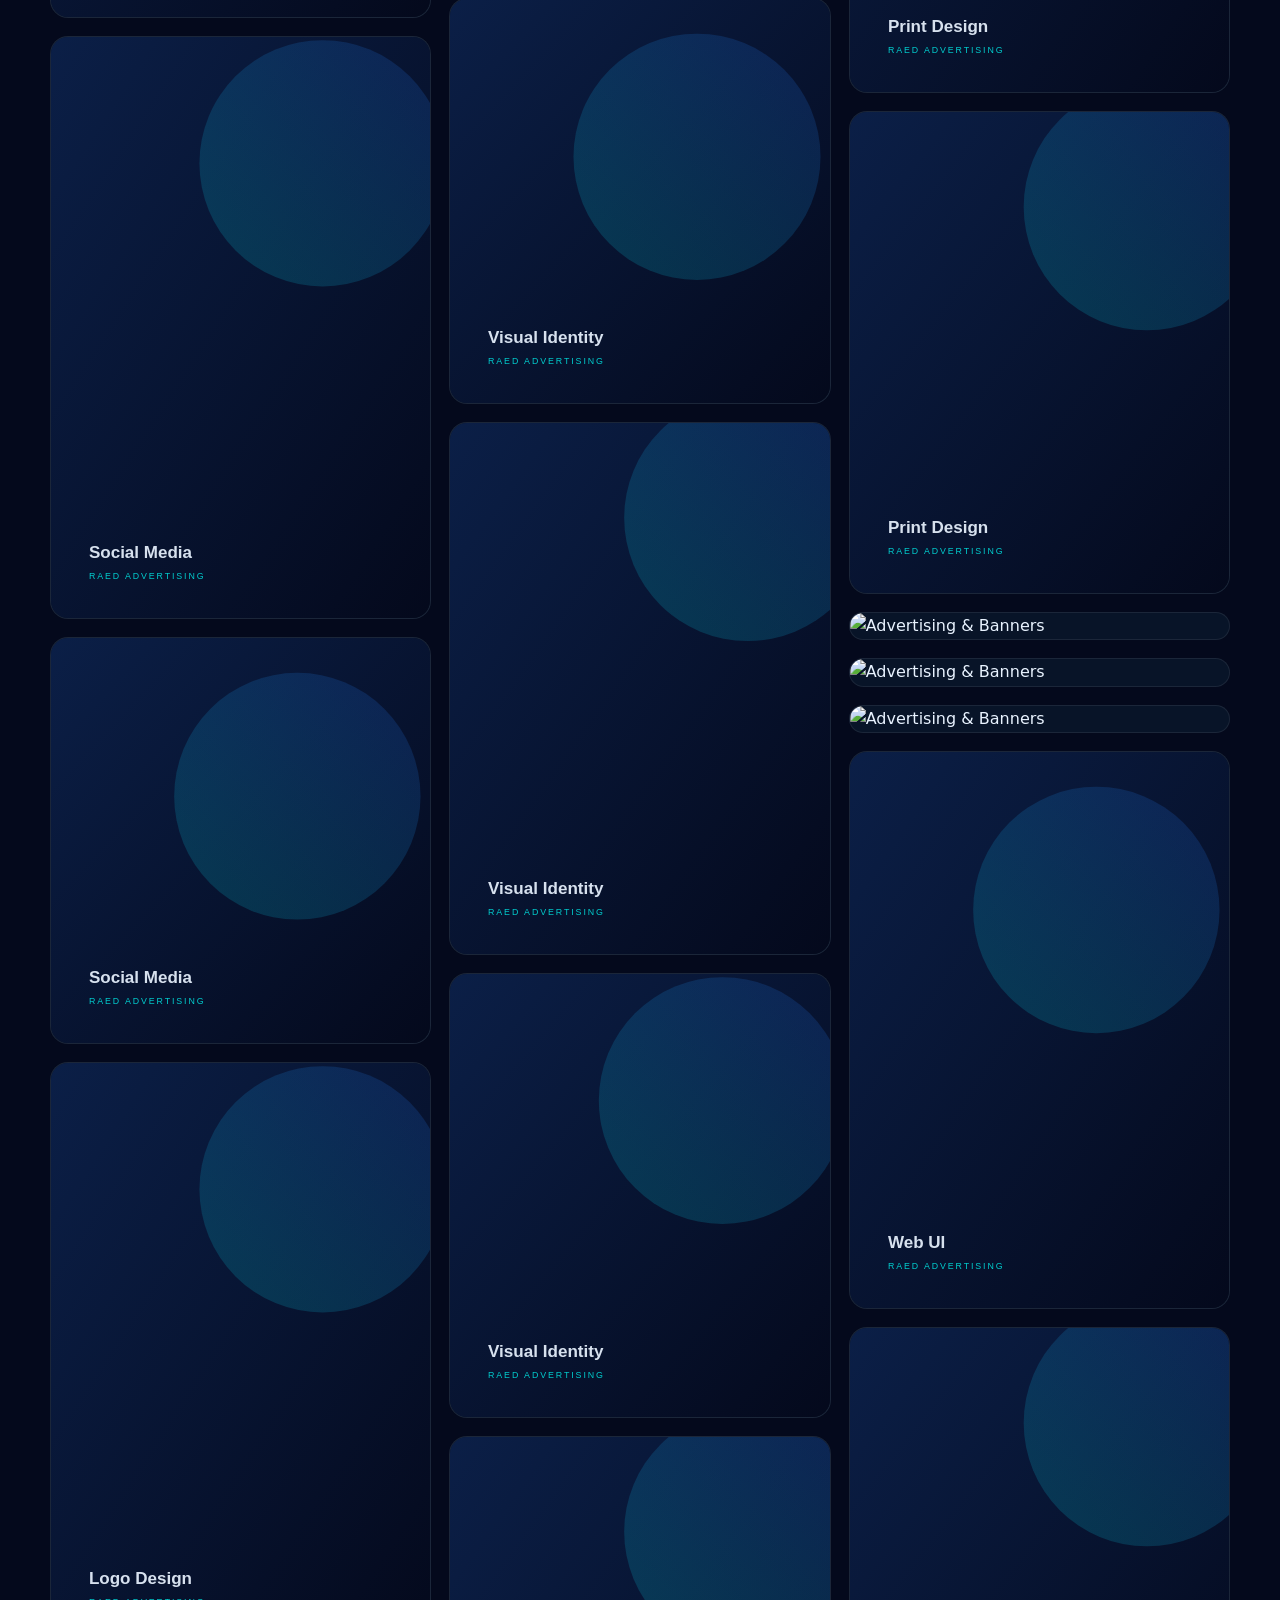
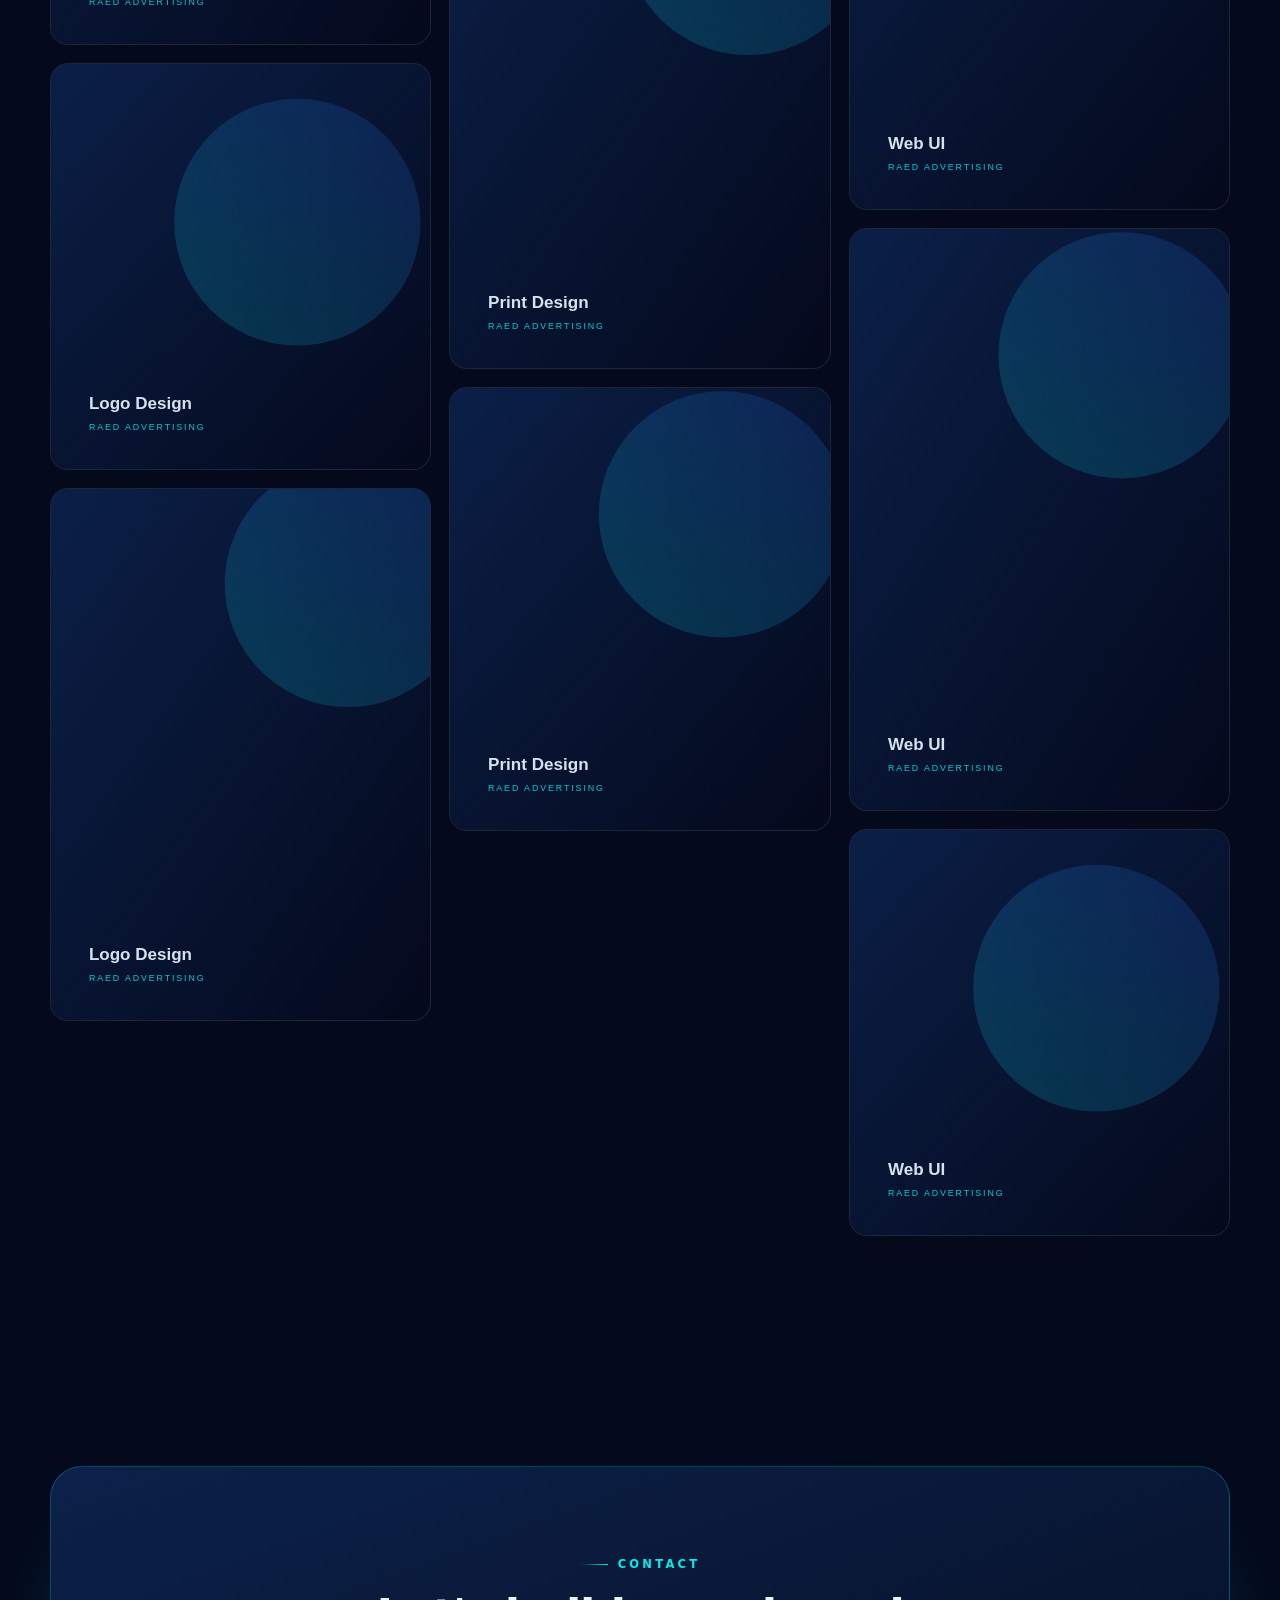
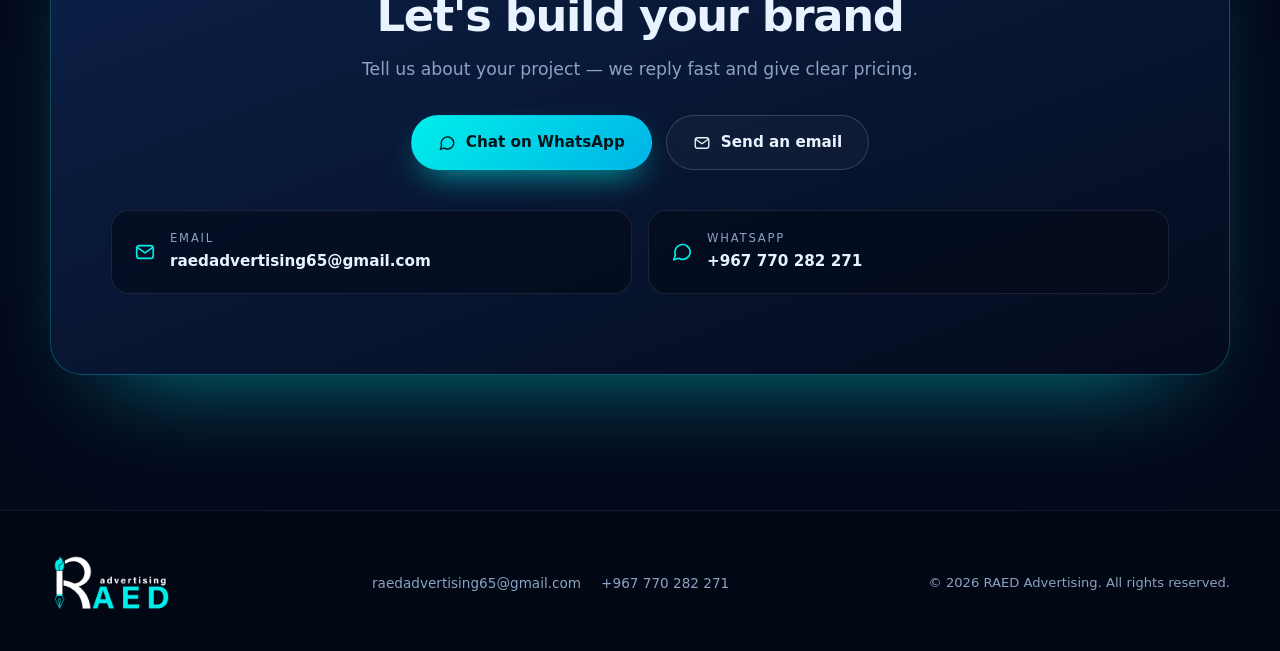
==== commit 1fce658c: "Add files via upload" ====
--- a/en.html
+++ b/en.html
@@ -8,6 +8,10 @@
 <title>RAED Advertising — Creative Studio</title>
 <meta name="theme-color" content="#04091c">
 <link rel="preconnect" href="https://fonts.googleapis.com">
+<link rel="preconnect" href="https://res.cloudinary.com" crossorigin>
+<link rel="preconnect" href="https://api.cloudinary.com" crossorigin>
+<link rel="dns-prefetch" href="https://res.cloudinary.com">
+<link rel="dns-prefetch" href="https://api.cloudinary.com">
 <link rel="preconnect" href="https://fonts.gstatic.com" crossorigin>
 <link rel="stylesheet" href="styles.css">
 <script>document.documentElement.classList.add('js')</script>
